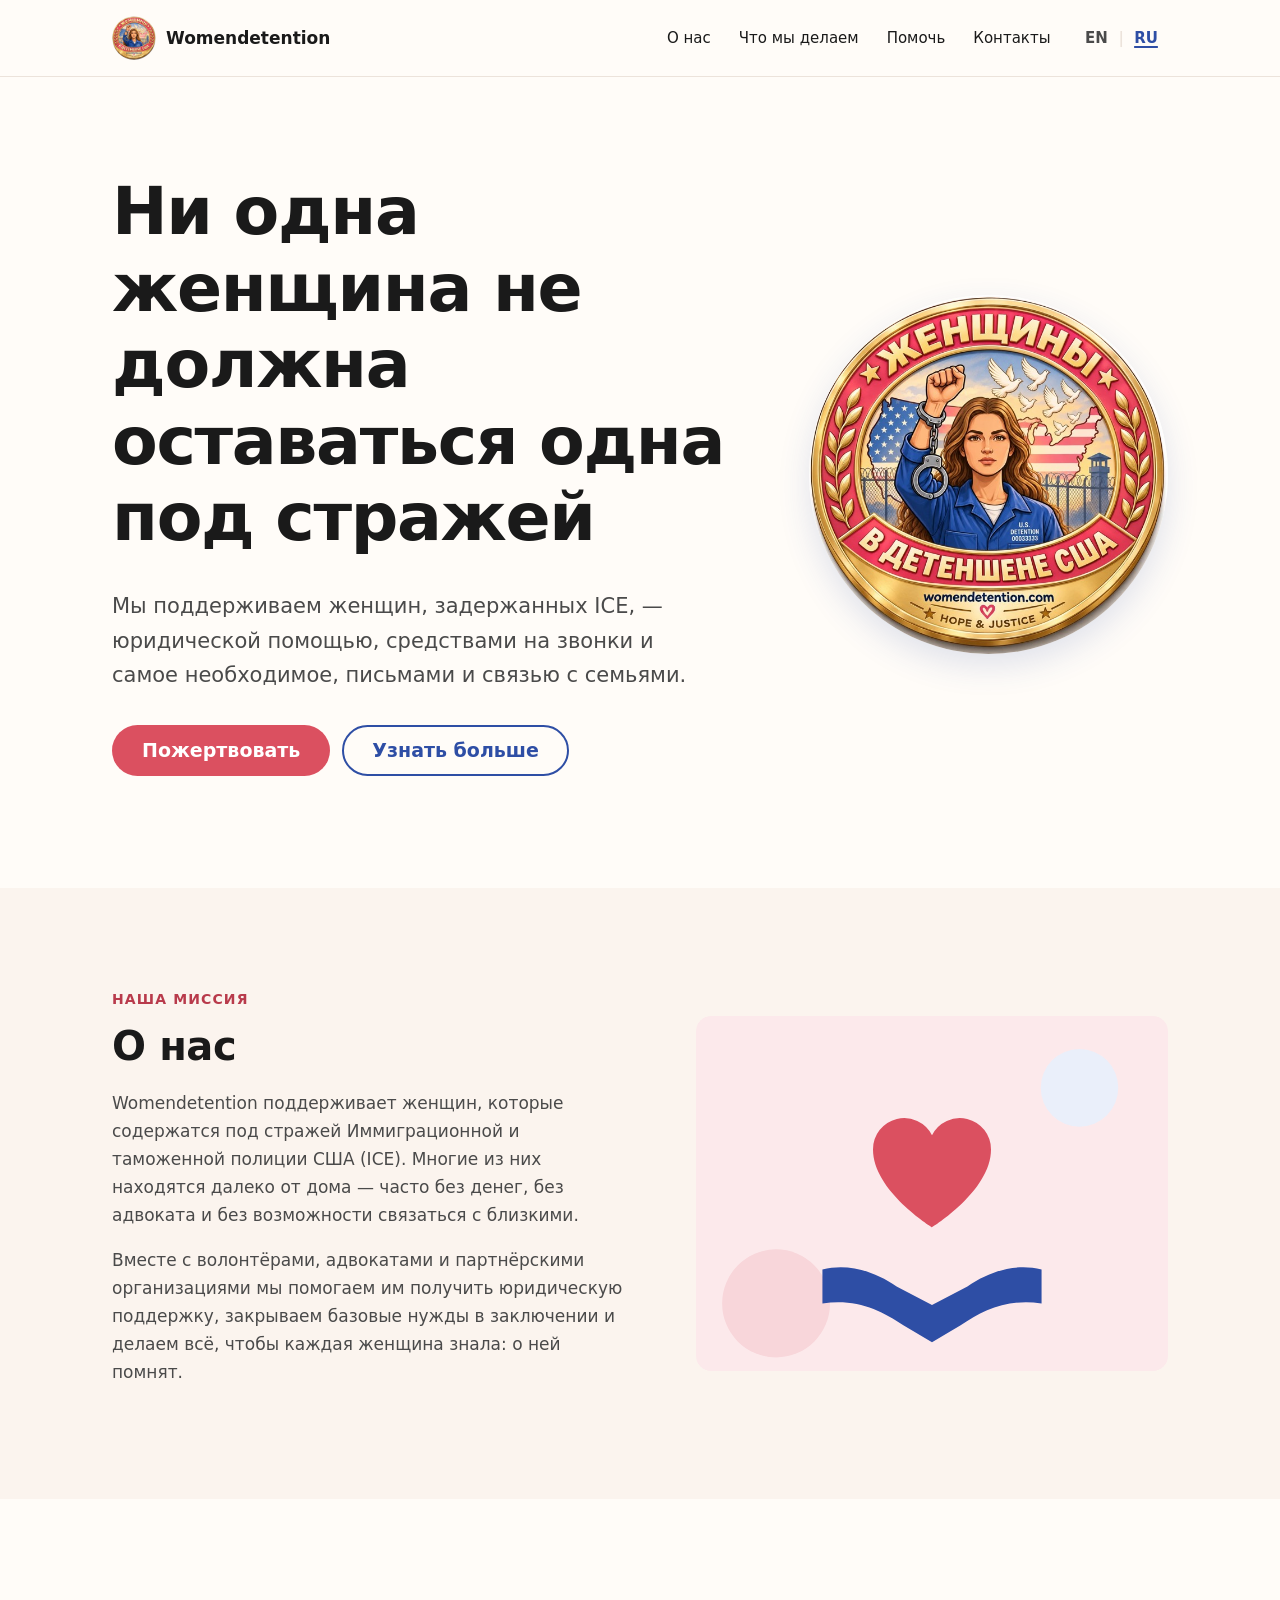
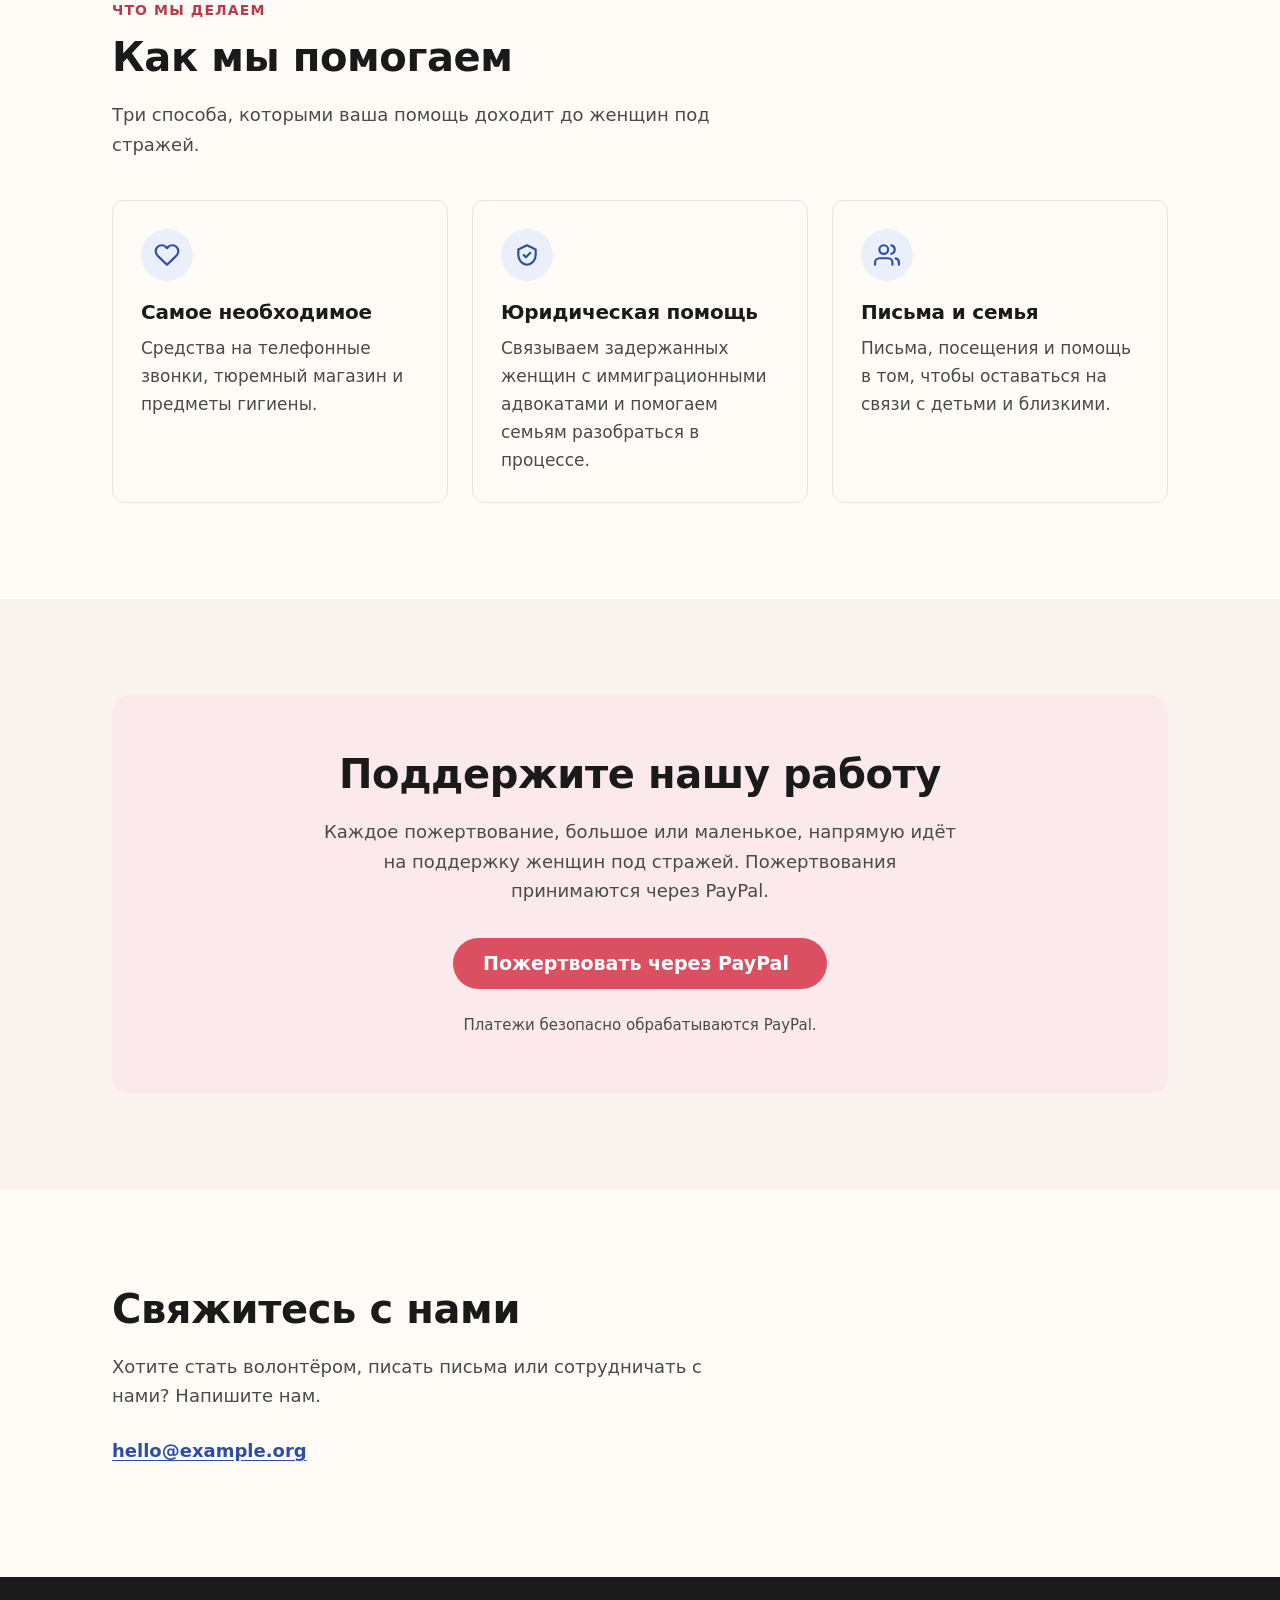
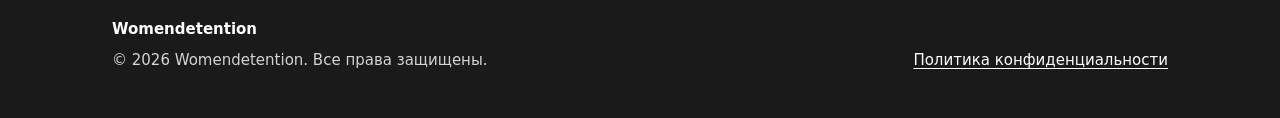
==== ru/index.html @ 440a528d "Add bilingual Womendetention static site Static EN/RU one-page site for GitHub Pages: hero with embl" ====
<!DOCTYPE html>
<html lang="ru">
<head>
  <meta charset="utf-8">
  <meta name="viewport" content="width=device-width, initial-scale=1">

  <!-- Заголовок и описание страницы (видны в поиске и превью ссылок) -->
  <title>Womendetention — Помощь женщинам, задержанным ICE</title>
  <meta name="description" content="Womendetention поддерживает женщин, задержанных ICE: юридическая помощь, средства на звонки и базовые нужды, письма и связь с семьями. Узнайте о нашей работе и помогите.">

  <!-- Языковые версии. Домен: womendetention.com -->
  <link rel="canonical" href="https://womendetention.com/ru/">
  <link rel="alternate" hreflang="en" href="https://womendetention.com/">
  <link rel="alternate" hreflang="ru" href="https://womendetention.com/ru/">
  <link rel="alternate" hreflang="x-default" href="https://womendetention.com/">

  <!-- Общие файлы лежат в корне сайта, поэтому путь начинается с ../ -->
  <link rel="icon" href="../assets/favicon.png" type="image/png">
  <link rel="apple-touch-icon" href="../assets/apple-touch-icon.png">
  <link rel="stylesheet" href="../style.css">
  <script src="../script.js" defer></script>
</head>
<body>
  <a class="skip-link" href="#main">Перейти к содержимому</a>

  <!-- ================= ШАПКА ================= -->
  <header class="site-header">
    <div class="container header-inner">
      <!-- Логотип + название. Маленький логотип: assets/logo-small.jpg -->
      <a class="brand" href="#top">
        <img src="../assets/logo-small.jpg" alt="" width="44" height="44">
        <span>Womendetention</span>
      </a>

      <!-- Переключатель языка. У текущего языка стоит aria-current="page" -->
      <nav class="lang-switch" aria-label="Язык">
        <a href="../index.html" hreflang="en" lang="en">EN</a>
        <span class="divider" aria-hidden="true">|</span>
        <a href="index.html" hreflang="ru" lang="ru" aria-current="page">RU</a>
      </nav>

      <!-- Кнопка меню — видна только на мобильных -->
      <button class="nav-toggle" type="button" aria-expanded="false" aria-controls="site-nav">
        <span class="nav-toggle-bar" aria-hidden="true"></span>
        <span class="sr-only">Меню</span>
      </button>

      <nav id="site-nav" class="site-nav" aria-label="Основное меню">
        <ul>
          <li><a href="#about">О нас</a></li>
          <li><a href="#what-we-do">Что мы делаем</a></li>
          <li><a href="#donate">Помочь</a></li>
          <li><a href="#contact">Контакты</a></li>
        </ul>
      </nav>
    </div>
  </header>

  <main id="main">

    <!-- ================= ГЛАВНЫЙ ЭКРАН ================= -->
    <section class="hero" id="top" aria-labelledby="hero-title">
      <div class="container hero-grid">
        <!-- Emblem / Эмблема: assets/logo.jpg -->
        <img class="hero-emblem" src="../assets/logo.jpg" width="640" height="640"
             alt="Эмблема Womendetention: женщина в синей форме поднимает кулак с раскрытым наручником, над картой США летят голуби">
        <div class="hero-text">
          <h1 id="hero-title">Ни одна женщина не должна оставаться одна под стражей</h1>
          <p class="hero-subtitle">
            Мы поддерживаем женщин, задержанных ICE, — юридической помощью,
            средствами на звонки и самое необходимое, письмами и связью
            с семьями.
            <!-- TODO: поправь подзаголовок -->
          </p>
          <div class="hero-actions">
            <a class="btn btn--primary" href="#donate">Пожертвовать</a>
            <a class="btn btn--secondary" href="#about">Узнать больше</a>
          </div>
        </div>
      </div>
    </section>

    <!-- ================= О НАС / МИССИЯ ================= -->
    <section class="section section--alt" id="about" aria-labelledby="about-title">
      <div class="container about-grid">
        <div class="about-text">
          <span class="eyebrow">Наша миссия</span>
          <h2 class="section-title" id="about-title">О нас</h2>
          <!-- TODO: замени на текст своей миссии -->
          <p>
            Womendetention поддерживает женщин, которые содержатся под стражей
            Иммиграционной и таможенной полиции США (ICE). Многие из них
            находятся далеко от дома — часто без денег, без адвоката
            и без возможности связаться с близкими.
          </p>
          <p>
            Вместе с волонтёрами, адвокатами и партнёрскими организациями мы
            помогаем им получить юридическую поддержку, закрываем базовые
            нужды в заключении и делаем всё, чтобы каждая женщина знала:
            о ней помнят.
          </p>
        </div>
        <!-- Замени assets/about.svg на настоящее фото (например, assets/about.jpg) и обнови alt -->
        <img class="about-image" src="../assets/about.svg" width="560" height="420"
             alt="Иллюстрация: две ладони держат сердце">
      </div>
    </section>

    <!-- ================= ЧТО МЫ ДЕЛАЕМ ================= -->
    <section class="section" id="what-we-do" aria-labelledby="work-title">
      <div class="container">
        <span class="eyebrow">Что мы делаем</span>
        <h2 class="section-title" id="work-title">Как мы помогаем</h2>
        <p class="section-lead">Три способа, которыми ваша помощь доходит до женщин под стражей.</p>

        <ul class="cards">
          <!-- Карточка 1 -->
          <li class="card">
            <div class="card-icon" aria-hidden="true">
              <svg viewBox="0 0 24 24" fill="none" stroke="currentColor" stroke-width="2" stroke-linecap="round" stroke-linejoin="round"><path d="M20.8 4.6a5.5 5.5 0 0 0-7.8 0L12 5.7l-1-1.1a5.5 5.5 0 0 0-7.8 7.8l1 1.1L12 21l7.8-7.5 1-1.1a5.5 5.5 0 0 0 0-7.8z"/></svg>
            </div>
            <h3>Самое необходимое</h3>
            <p>Средства на телефонные звонки, тюремный магазин и предметы гигиены.</p>
          </li>
          <!-- Карточка 2 -->
          <li class="card">
            <div class="card-icon" aria-hidden="true">
              <svg viewBox="0 0 24 24" fill="none" stroke="currentColor" stroke-width="2" stroke-linecap="round" stroke-linejoin="round"><path d="M12 3l8 4v5c0 5-3.5 8.5-8 9-4.5-.5-8-4-8-9V7l8-4z"/><path d="M9 12l2 2 4-4"/></svg>
            </div>
            <h3>Юридическая помощь</h3>
            <p>Связываем задержанных женщин с иммиграционными адвокатами и помогаем семьям разобраться в процессе.</p>
          </li>
          <!-- Карточка 3 -->
          <li class="card">
            <div class="card-icon" aria-hidden="true">
              <svg viewBox="0 0 24 24" fill="none" stroke="currentColor" stroke-width="2" stroke-linecap="round" stroke-linejoin="round"><path d="M17 21v-2a4 4 0 0 0-4-4H5a4 4 0 0 0-4 4v2"/><circle cx="9" cy="7" r="4"/><path d="M23 21v-2a4 4 0 0 0-3-3.9"/><path d="M16 3.1a4 4 0 0 1 0 7.8"/></svg>
            </div>
            <h3>Письма и семья</h3>
            <p>Письма, посещения и помощь в том, чтобы оставаться на связи с детьми и близкими.</p>
          </li>
        </ul>
      </div>
    </section>

    <!-- ================= ПОЖЕРТВОВАНИЯ ================= -->
    <section class="section section--alt" id="donate" aria-labelledby="donate-title">
      <div class="container">
        <div class="donate-box">
          <h2 class="section-title" id="donate-title">Поддержите нашу работу</h2>
          <p class="section-lead">
            Каждое пожертвование, большое или маленькое, напрямую идёт
            на поддержку женщин под стражей. Пожертвования принимаются через PayPal.
          </p>
          <div class="donate-actions">
            <a class="btn btn--primary" href="https://www.paypal.com/paypalme/elenasunusa" target="_blank" rel="noopener noreferrer">
              Пожертвовать через PayPal<span class="sr-only"> (откроется в новой вкладке)</span>
            </a>
            <!-- Другие способы оплаты (Donorbox, Stripe) можно добавить сюда позже — скопируй строку выше. -->
          </div>
          <p class="donate-note">Платежи безопасно обрабатываются PayPal.</p>
        </div>
      </div>
    </section>

    <!-- ================= КОНТАКТЫ / СОЦСЕТИ ================= -->
    <section class="section" id="contact" aria-labelledby="contact-title">
      <div class="container">
        <h2 class="section-title" id="contact-title">Свяжитесь с нами</h2>
        <p class="section-lead">Хотите стать волонтёром, писать письма или сотрудничать с нами? Напишите нам.</p>
        <ul class="contact-list">
          <!-- TODO: настоящий email -->
          <li><a href="mailto:hello@example.org">hello@example.org</a></li>
        </ul>

        <!-- Соцсети — раскомментируй и вставь ссылки, когда будут готовы:
        <p class="contact-label">Мы в соцсетях</p>
        <ul class="social-list">
          <li><a href="https://instagram.com/..." target="_blank" rel="noopener noreferrer">Instagram<span class="sr-only"> (откроется в новой вкладке)</span></a></li>
          <li><a href="https://facebook.com/..." target="_blank" rel="noopener noreferrer">Facebook<span class="sr-only"> (откроется в новой вкладке)</span></a></li>
          <li><a href="https://t.me/..." target="_blank" rel="noopener noreferrer">Telegram<span class="sr-only"> (откроется в новой вкладке)</span></a></li>
          <li><a href="https://youtube.com/..." target="_blank" rel="noopener noreferrer">YouTube<span class="sr-only"> (откроется в новой вкладке)</span></a></li>
        </ul>
        -->
      </div>
    </section>

  </main>

  <!-- ================= ПОДВАЛ ================= -->
  <footer class="site-footer">
    <div class="container footer-inner">
      <div>
        <!-- TODO: юридическое название организации -->
        <p class="footer-legal">Womendetention</p>
        <!-- Год подставляется автоматически через script.js -->
        <p>&copy; <span id="year">2026</span> Womendetention. Все права защищены.</p>
      </div>
      <p><a href="privacy.html">Политика конфиденциальности</a></p>
    </div>
  </footer>
</body>
</html>
---- style.css ----
/* ==========================================================================
   Womendetention — shared stylesheet (used by /index.html and /ru/index.html)
   Mobile-first: base styles are for phones, @media (min-width: ...) adds
   desktop layout.
   ========================================================================== */

/* ---------- 1. Design tokens — change colors/sizes here ---------- */
:root {
  --color-text: #1a1a1a;          /* main dark */
  --color-muted: #4a4a4a;         /* secondary text (contrast ~9:1) */
  --color-bg: #fffcf8;            /* page background — very light cream */
  --color-bg-alt: #fbf4ee;        /* alternate section background (warmer cream) */
  --color-border: #ece3db;

  /* Primary accent — coral rgb(219, 80, 96). Used for button FILLS only:
     white text on it is ~3.9:1, OK for large bold text (buttons are 19px bold). */
  --color-accent: #db5060;
  --color-accent-dark: #c23c4d;   /* button hover */
  --color-accent-text: #b83a4b;   /* coral for small text (~5.5:1 on cream) */
  --color-accent-soft: #fce9eb;   /* soft coral background (donate block) */

  /* Secondary accent — blue rgb(46, 78, 165). Links, secondary buttons,
     icons, focus outline (~7.6:1 on white). */
  --color-accent-2: #2e4ea5;
  --color-accent-2-dark: #233d85;
  --color-accent-2-soft: #eaeffa;

  --font: system-ui, -apple-system, "Segoe UI", Roboto, sans-serif;
  --radius: 12px;
  --max-width: 1120px;
  --gutter: 20px;
  --header-height: 68px;
}

/* ---------- 2. Base / reset ---------- */
*,
*::before,
*::after {
  box-sizing: border-box;
}

html {
  -webkit-text-size-adjust: 100%;
}

body {
  margin: 0;
  font-family: var(--font);
  font-size: 1.0625rem; /* 17px */
  line-height: 1.65;
  color: var(--color-text);
  background: var(--color-bg);
}

img,
svg {
  display: block;
  max-width: 100%;
  height: auto;
}

h1,
h2,
h3 {
  line-height: 1.15;
  margin: 0 0 0.5em;
  letter-spacing: -0.01em;
}

p {
  margin: 0 0 1em;
}

a {
  color: var(--color-accent-2);
  text-underline-offset: 3px;
}

a:hover {
  color: var(--color-accent-2-dark);
}

/* Visible keyboard focus for every link, button and control */
:focus-visible {
  outline: 3px solid var(--color-accent-2);
  outline-offset: 3px;
  border-radius: 4px;
}

/* Anchored sections are not hidden under the sticky header */
section[id] {
  scroll-margin-top: var(--header-height);
}

/* Sections receive focus from script.js after a menu click — no outline box */
[tabindex="-1"]:focus {
  outline: none;
}

/* Text for screen readers only (e.g. "opens in a new tab") */
.sr-only {
  position: absolute;
  width: 1px;
  height: 1px;
  padding: 0;
  margin: -1px;
  overflow: hidden;
  clip: rect(0, 0, 0, 0);
  white-space: nowrap;
  border: 0;
}

/* "Skip to content" link — appears only on keyboard focus */
.skip-link {
  position: absolute;
  left: 12px;
  top: -100px;
  z-index: 100;
  padding: 10px 16px;
  background: var(--color-text);
  color: #fff;
  border-radius: 8px;
}

.skip-link:focus {
  top: 12px;
  color: #fff;
}

.container {
  width: 100%;
  max-width: var(--max-width);
  margin: 0 auto;
  padding: 0 var(--gutter);
}

/* ---------- 3. Buttons ---------- */
.btn {
  display: inline-flex;
  align-items: center;
  justify-content: center;
  gap: 8px;
  min-height: 48px;            /* comfortable finger target */
  padding: 12px 28px;
  font: inherit;
  font-size: 1.1875rem;        /* 19px bold = "large text" for contrast rules */
  font-weight: 700;
  line-height: 1.2;
  text-align: center;
  text-decoration: none;
  border: 2px solid transparent;
  border-radius: 999px;
  cursor: pointer;
  transition: background-color 0.15s, color 0.15s, border-color 0.15s;
}

.btn--primary {
  background: var(--color-accent);
  color: #fff;
}

.btn--primary:hover {
  background: var(--color-accent-dark);
  color: #fff;
}

.btn--secondary {
  background: transparent;
  color: var(--color-accent-2);
  border-color: var(--color-accent-2);
}

.btn--secondary:hover {
  background: var(--color-accent-2);
  color: #fff;
}

/* ---------- 4. Header ---------- */
.site-header {
  position: sticky;
  top: 0;
  z-index: 50;
  background: rgba(255, 252, 248, 0.96);
  border-bottom: 1px solid var(--color-border);
}

.header-inner {
  display: flex;
  flex-wrap: wrap;
  align-items: center;
  gap: 8px;
  min-height: var(--header-height);
}

.brand {
  display: flex;
  align-items: center;
  gap: 10px;
  min-height: 44px;
  flex: 1 1 0;      /* takes free space and shrinks first, so the */
  min-width: 0;     /* header never wraps even with a long name  */
  color: var(--color-text);
  text-decoration: none;
  font-weight: 700;
  font-size: 1.0625rem;
  line-height: 1.2;
}

.brand:hover {
  color: var(--color-text);
}

.brand img {
  width: 44px;
  height: 44px;
  flex-shrink: 0;
  border-radius: 50%;   /* the emblem is round — hide the white corners */
}

/* Language switcher: EN | RU */
.lang-switch {
  display: flex;
  align-items: center;
  font-size: 0.9375rem;
  font-weight: 600;
}

.lang-switch a {
  display: inline-flex;
  align-items: center;
  justify-content: center;
  min-width: 44px;
  min-height: 44px;
  padding: 0 6px;
  color: var(--color-muted);
  text-decoration: none;
}

.lang-switch a:hover {
  color: var(--color-text);
}

/* Active language */
.lang-switch a[aria-current="page"] {
  color: var(--color-accent-2);
  text-decoration: underline;
  text-decoration-thickness: 2px;
}

.lang-switch .divider {
  color: var(--color-border);
}

/* Mobile menu button (hamburger) */
.nav-toggle {
  display: inline-flex;
  align-items: center;
  justify-content: center;
  width: 44px;
  height: 44px;
  padding: 0;
  background: none;
  border: 0;
  border-radius: 8px;
  color: var(--color-text);
  cursor: pointer;
}

.nav-toggle-bar,
.nav-toggle-bar::before,
.nav-toggle-bar::after {
  display: block;
  width: 22px;
  height: 2px;
  background: currentColor;
  border-radius: 2px;
  transition: transform 0.2s, opacity 0.2s;
}

.nav-toggle-bar {
  position: relative;
}

.nav-toggle-bar::before,
.nav-toggle-bar::after {
  content: "";
  position: absolute;
  left: 0;
}

.nav-toggle-bar::before { top: -7px; }
.nav-toggle-bar::after  { top: 7px; }

/* Hamburger turns into an "X" when menu is open */
.nav-toggle[aria-expanded="true"] .nav-toggle-bar { background: transparent; }
.nav-toggle[aria-expanded="true"] .nav-toggle-bar::before { transform: translateY(7px) rotate(45deg); }
.nav-toggle[aria-expanded="true"] .nav-toggle-bar::after  { transform: translateY(-7px) rotate(-45deg); }

/* Navigation — mobile. Without JS it is a plain row under the logo;
   with JS it becomes a dropdown opened by the menu button. */
.site-nav {
  order: 10;
  width: 100%;
}

.js .site-nav {
  position: absolute;
  top: 100%;
  left: 0;
  right: 0;
  background: var(--color-bg);
  border-bottom: 1px solid var(--color-border);
  box-shadow: 0 12px 24px rgba(0, 0, 0, 0.06);
}

/* Without JS the menu button is useless — hide it */
html:not(.js) .nav-toggle {
  display: none;
}

/* Hidden only when JS works; without JS the menu just stays visible */
.js .site-nav:not(.is-open) {
  display: none;
}

.site-nav ul {
  list-style: none;
  margin: 0;
  padding: 8px var(--gutter) 16px;
}

.site-nav a {
  display: flex;
  align-items: center;
  min-height: 48px;
  color: var(--color-text);
  text-decoration: none;
  font-weight: 500;
  border-bottom: 1px solid var(--color-border);
}

.site-nav li:last-child a {
  border-bottom: 0;
}

.site-nav a:hover {
  color: var(--color-accent-2);
}

/* ---------- 5. Sections (shared) ---------- */
.section {
  padding: 64px 0;
}

.section--alt {
  background: var(--color-bg-alt);
}

.section-title {
  font-size: clamp(1.75rem, 4.5vw, 2.5rem);
}

.section-lead {
  max-width: 640px;
  color: var(--color-muted);
  font-size: 1.125rem;
}

.eyebrow {
  display: inline-block;
  margin-bottom: 12px;
  color: var(--color-accent-text);
  font-size: 0.875rem;
  font-weight: 700;
  letter-spacing: 0.08em;
  text-transform: uppercase;
}

/* ---------- 6. Hero ---------- */
.hero {
  padding: 40px 0 72px;
}

.hero-grid {
  display: grid;
  gap: 32px;
  align-items: center;
}

/* Round emblem. Mobile: centered above the headline */
.hero-emblem {
  width: min(220px, 60vw);
  margin: 0 auto;
  border-radius: 50%;
  box-shadow: 0 12px 32px rgba(46, 78, 165, 0.15);
}

.hero h1 {
  max-width: 16ch;
  font-size: clamp(2.25rem, 8vw, 4.25rem);
  font-weight: 800;
  letter-spacing: -0.02em;
}

.hero-subtitle {
  max-width: 580px;
  margin-bottom: 32px;
  color: var(--color-muted);
  font-size: clamp(1.125rem, 2.5vw, 1.3125rem);
}

.hero-actions {
  display: flex;
  flex-direction: column;
  gap: 12px;
}

/* ---------- 7. About ---------- */
.about-grid {
  display: grid;
  gap: 40px;
  align-items: center;
}

.about-text p {
  color: var(--color-muted);
}

.about-image {
  border-radius: var(--radius);
  width: 100%;
}

/* ---------- 8. What we do — cards ---------- */
.cards {
  display: grid;
  gap: 20px;
  margin: 40px 0 0;
  padding: 0;
  list-style: none;
}

.card {
  padding: 28px;
  background: var(--color-bg);
  border: 1px solid var(--color-border);
  border-radius: var(--radius);
}

.card-icon {
  display: flex;
  align-items: center;
  justify-content: center;
  width: 52px;
  height: 52px;
  margin-bottom: 20px;
  color: var(--color-accent-2);
  background: var(--color-accent-2-soft);
  border-radius: 50%;
}

.card-icon svg {
  width: 26px;
  height: 26px;
}

.card h3 {
  font-size: 1.25rem;
}

.card p {
  margin: 0;
  color: var(--color-muted);
}

/* ---------- 9. Donate ---------- */
.donate-box {
  padding: 40px 16px;
  background: var(--color-accent-soft);
  border-radius: calc(var(--radius) * 1.5);
  text-align: center;
}

.donate-box .section-lead {
  margin: 0 auto 32px;
}

.donate-actions {
  display: flex;
  flex-direction: column;
  gap: 12px;
  max-width: 360px;
  margin: 0 auto;
}

.donate-note {
  margin: 24px 0 0;
  color: var(--color-muted);
  font-size: 0.9375rem;
}

/* ---------- 10. Contact / Social ---------- */
.contact-grid {
  display: grid;
  gap: 32px;
}

.contact-list {
  margin: 0;
  padding: 0;
  list-style: none;
}

.contact-list li {
  margin-bottom: 8px;
}

.contact-list a {
  display: inline-flex;
  align-items: center;
  min-height: 44px;
  font-size: 1.125rem;
  font-weight: 600;
}

.social-list {
  display: flex;
  flex-wrap: wrap;
  gap: 10px;
  margin: 0;
  padding: 0;
  list-style: none;
}

.social-list a {
  display: inline-flex;
  align-items: center;
  min-height: 44px;
  padding: 8px 18px;
  color: var(--color-text);
  text-decoration: none;
  font-weight: 600;
  border: 1px solid var(--color-border);
  border-radius: 999px;
  transition: border-color 0.15s, color 0.15s;
}

.social-list a:hover {
  color: var(--color-accent-2);
  border-color: var(--color-accent-2);
}

.contact-label {
  margin-bottom: 12px;
  font-size: 1rem;
  color: var(--color-muted);
  font-weight: 600;
}

/* ---------- 11. Footer ---------- */
.site-footer {
  padding: 40px 0;
  color: #d4d4d4;
  background: var(--color-text);
  font-size: 0.9375rem;
}

.site-footer p {
  margin: 0 0 6px;
}

.site-footer a {
  color: #ffffff;
}

.site-footer a:hover {
  color: #f6c9ce;
}

.site-footer :focus-visible {
  outline-color: #ffffff;
}

.footer-inner {
  display: flex;
  flex-direction: column;
  gap: 16px;
}

.footer-legal {
  color: #ffffff;
  font-weight: 600;
}

/* ---------- 12. Simple content page (privacy.html) ---------- */
.page-content {
  max-width: 720px;
  padding-top: 56px;
  padding-bottom: 72px;
}

/* ==========================================================================
   Very small phones (iPhone SE 1st gen, small Androids: 320–359px)
   ========================================================================== */
@media (max-width: 359px) {
  :root {
    --gutter: 16px;
  }

  .header-inner {
    gap: 6px;
  }

  .brand {
    gap: 8px;
    font-size: 0.875rem;
  }

  .brand img {
    width: 36px;
    height: 36px;
  }

  .lang-switch a {
    min-width: 36px;
    padding: 0 2px;
  }

  .btn {
    padding-left: 20px;
    padding-right: 20px;
  }
}

/* ==========================================================================
   Larger screens
   ========================================================================== */

/* Tablet and up */
@media (min-width: 640px) {
  :root {
    --gutter: 32px;
  }

  .hero-actions,
  .donate-actions {
    flex-direction: row;
    flex-wrap: wrap;
  }

  .donate-actions {
    max-width: none;
    justify-content: center;
  }

  .donate-box {
    padding: 56px 40px;
  }
}

/* Tablet (portrait iPad and up): two-column hero, three cards in a row */
@media (min-width: 768px) {
  .hero {
    padding: 72px 0 88px;
  }

  .hero-grid {
    grid-template-columns: 1fr minmax(240px, 34%);
    gap: 48px;
  }

  /* Emblem moves to the right of the text */
  .hero-emblem {
    order: 2;
    width: 100%;
    max-width: 420px;
  }

  /* Headline a bit smaller while the emblem shares the row */
  .hero h1 {
    font-size: clamp(2.5rem, 5.2vw, 4.25rem);
  }

  /* Cards: icon on the left, text on the right */
  .card {
    display: grid;
    grid-template-columns: auto 1fr;
    column-gap: 20px;
    align-items: start;
  }

  .card-icon {
    grid-row: span 2;
    margin-bottom: 0;
  }

  .about-grid {
    grid-template-columns: 1.2fr 1fr;
    gap: 48px;
  }

  .contact-grid {
    grid-template-columns: 1fr 1fr;
  }
}

/* Desktop */
@media (min-width: 900px) {
  :root {
    --header-height: 76px;
  }

  .nav-toggle {
    display: none;
  }

  /* Nav becomes an inline row, always visible */
  .site-nav,
  .js .site-nav,
  .js .site-nav:not(.is-open) {
    position: static;
    display: block;
    width: auto;
    background: none;
    border: 0;
    box-shadow: none;
  }

  .site-nav ul {
    display: flex;
    gap: 28px;
    padding: 0;
  }

  .site-nav a {
    min-height: 44px;
    border: 0;
    font-size: 0.9375rem;
  }

  /* Order in header: brand · nav · language switch */
  .site-nav { order: 2; margin-right: 16px; }
  .lang-switch { order: 3; }

  .section {
    padding: 96px 0;
  }

  .hero {
    padding: 96px 0 112px;
  }

  .hero-grid {
    gap: 64px;
  }

  .about-grid {
    grid-template-columns: 1.1fr 1fr;
    gap: 64px;
  }

  .cards {
    grid-template-columns: repeat(3, 1fr);
    gap: 24px;
  }

  .card {
    display: block;
    padding: 28px;
  }

  .card-icon {
    margin-bottom: 20px;
  }

  .footer-inner {
    flex-direction: row;
    justify-content: space-between;
    align-items: flex-end;
  }
}

/* Wide screens (large laptops, desktop monitors) */
@media (min-width: 1440px) {
  :root {
    --max-width: 1240px;
  }

  body {
    font-size: 1.125rem;
  }
}

/* Respect users who prefer less motion */
@media (prefers-reduced-motion: reduce) {
  * {
    transition: none !important;
  }
}
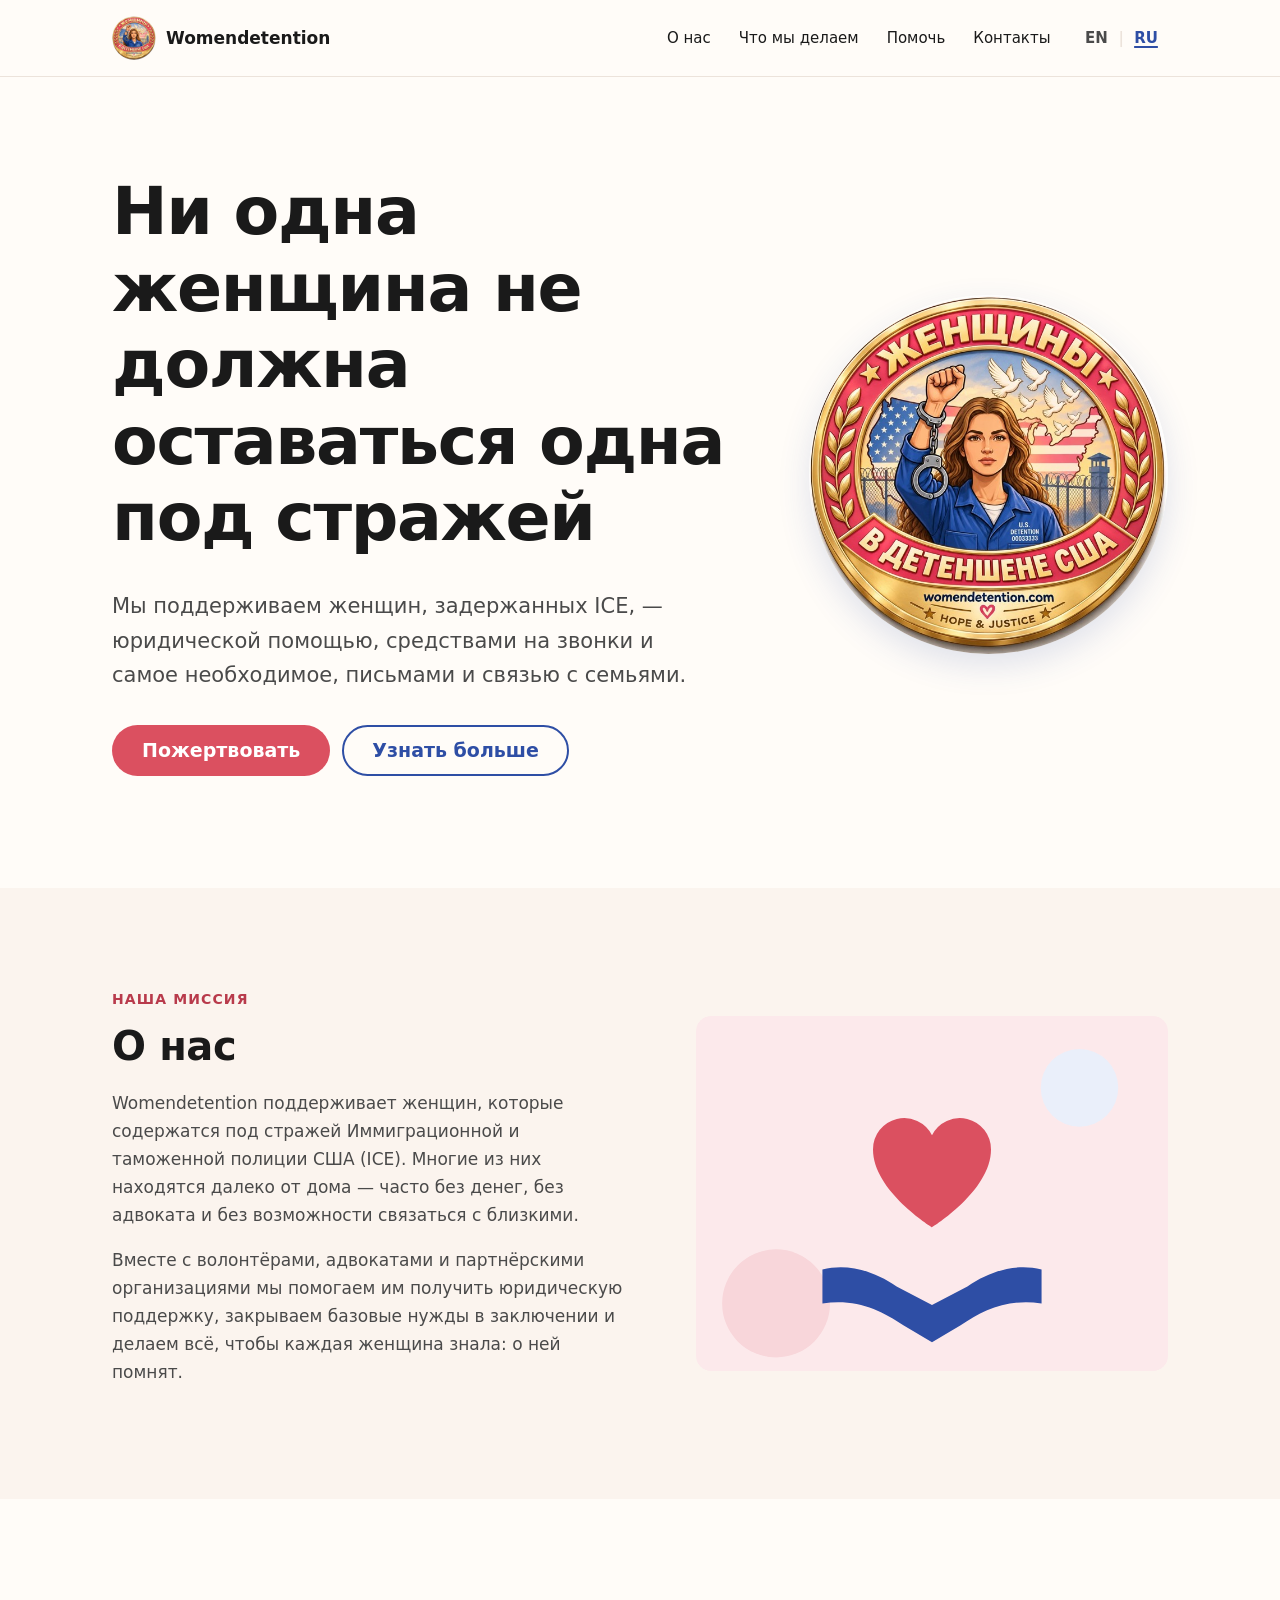
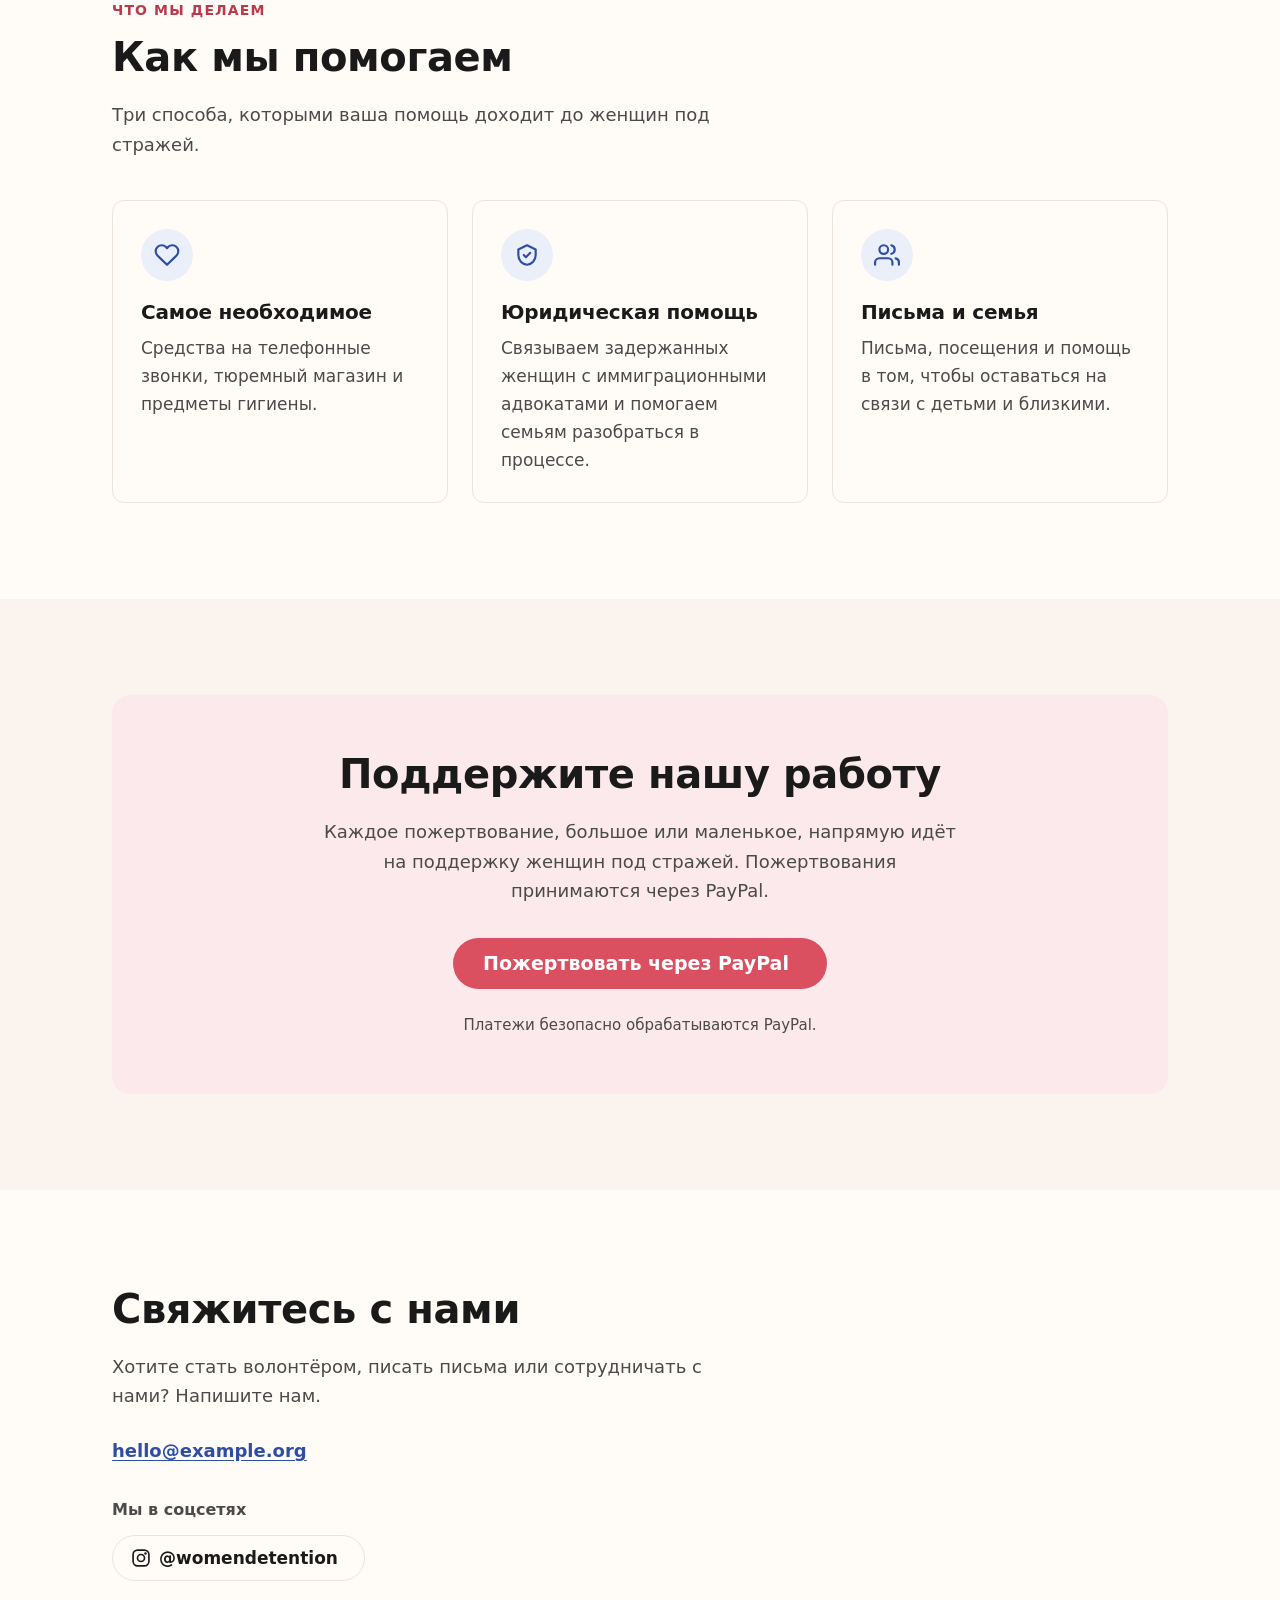
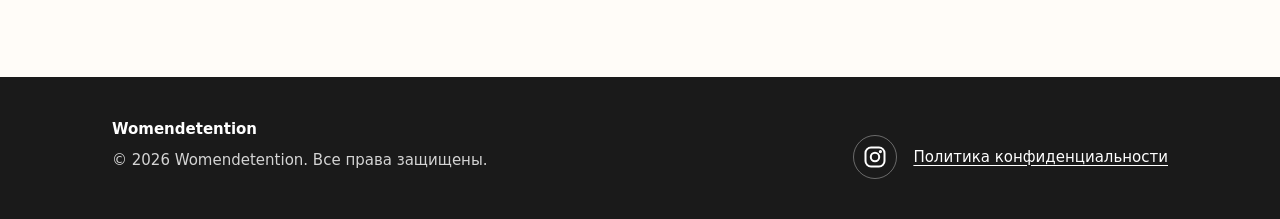
==== commit 7cec7ec1: "Add Instagram link with icon to contact section and footer Co-Authored-By: Claude Opus 5 <noreply@an" ====
--- a/ru/index.html
+++ b/ru/index.html
@@ -172,15 +172,21 @@
           <li><a href="mailto:hello@example.org">hello@example.org</a></li>
         </ul>
 
-        <!-- Соцсети — раскомментируй и вставь ссылки, когда будут готовы:
         <p class="contact-label">Мы в соцсетях</p>
         <ul class="social-list">
-          <li><a href="https://instagram.com/..." target="_blank" rel="noopener noreferrer">Instagram<span class="sr-only"> (откроется в новой вкладке)</span></a></li>
+          <!-- Instagram -->
+          <li>
+            <a href="https://www.instagram.com/womendetention/" target="_blank" rel="noopener noreferrer">
+              <svg class="social-icon" viewBox="0 0 24 24" width="20" height="20" fill="none" stroke="currentColor" stroke-width="2" stroke-linecap="round" stroke-linejoin="round" aria-hidden="true"><rect x="2.5" y="2.5" width="19" height="19" rx="5.5"/><circle cx="12" cy="12" r="4.2"/><circle cx="17.4" cy="6.6" r="0.6" fill="currentColor"/></svg>
+              <span class="sr-only">Instagram: </span>@womendetention<span class="sr-only"> (откроется в новой вкладке)</span>
+            </a>
+          </li>
+          <!-- Другие соцсети — раскомментируй и вставь ссылки, когда будут готовы:
           <li><a href="https://facebook.com/..." target="_blank" rel="noopener noreferrer">Facebook<span class="sr-only"> (откроется в новой вкладке)</span></a></li>
           <li><a href="https://t.me/..." target="_blank" rel="noopener noreferrer">Telegram<span class="sr-only"> (откроется в новой вкладке)</span></a></li>
           <li><a href="https://youtube.com/..." target="_blank" rel="noopener noreferrer">YouTube<span class="sr-only"> (откроется в новой вкладке)</span></a></li>
-        </ul>
-        -->
+          -->
+        </ul>
       </div>
     </section>
 
@@ -195,7 +201,14 @@
         <!-- Год подставляется автоматически через script.js -->
         <p>&copy; <span id="year">2026</span> Womendetention. Все права защищены.</p>
       </div>
-      <p><a href="privacy.html">Политика конфиденциальности</a></p>
+      <div class="footer-links">
+        <!-- Instagram icon -->
+        <a class="footer-social" href="https://www.instagram.com/womendetention/" target="_blank" rel="noopener noreferrer"
+           aria-label="Womendetention в Instagram (откроется в новой вкладке)">
+          <svg class="social-icon" viewBox="0 0 24 24" width="24" height="24" fill="none" stroke="currentColor" stroke-width="2" stroke-linecap="round" stroke-linejoin="round" aria-hidden="true"><rect x="2.5" y="2.5" width="19" height="19" rx="5.5"/><circle cx="12" cy="12" r="4.2"/><circle cx="17.4" cy="6.6" r="0.6" fill="currentColor"/></svg>
+        </a>
+        <a href="privacy.html">Политика конфиденциальности</a>
+      </div>
     </div>
   </footer>
 </body>
--- a/style.css
+++ b/style.css
@@ -545,12 +545,21 @@
   transition: border-color 0.15s, color 0.15s;
 }
 
+.social-list a {
+  gap: 8px;
+}
+
+.social-icon {
+  flex-shrink: 0;
+}
+
 .social-list a:hover {
   color: var(--color-accent-2);
   border-color: var(--color-accent-2);
 }
 
 .contact-label {
+  margin-top: 24px;
   margin-bottom: 12px;
   font-size: 1rem;
   color: var(--color-muted);
@@ -585,6 +594,27 @@
   display: flex;
   flex-direction: column;
   gap: 16px;
+}
+
+.footer-links {
+  display: flex;
+  align-items: center;
+  gap: 16px;
+}
+
+/* Round icon button in the footer (44px — easy to tap) */
+.footer-social {
+  display: inline-flex;
+  align-items: center;
+  justify-content: center;
+  width: 44px;
+  height: 44px;
+  border: 1px solid rgba(255, 255, 255, 0.35);
+  border-radius: 50%;
+}
+
+.footer-social:hover {
+  border-color: #ffffff;
 }
 
 .footer-legal {
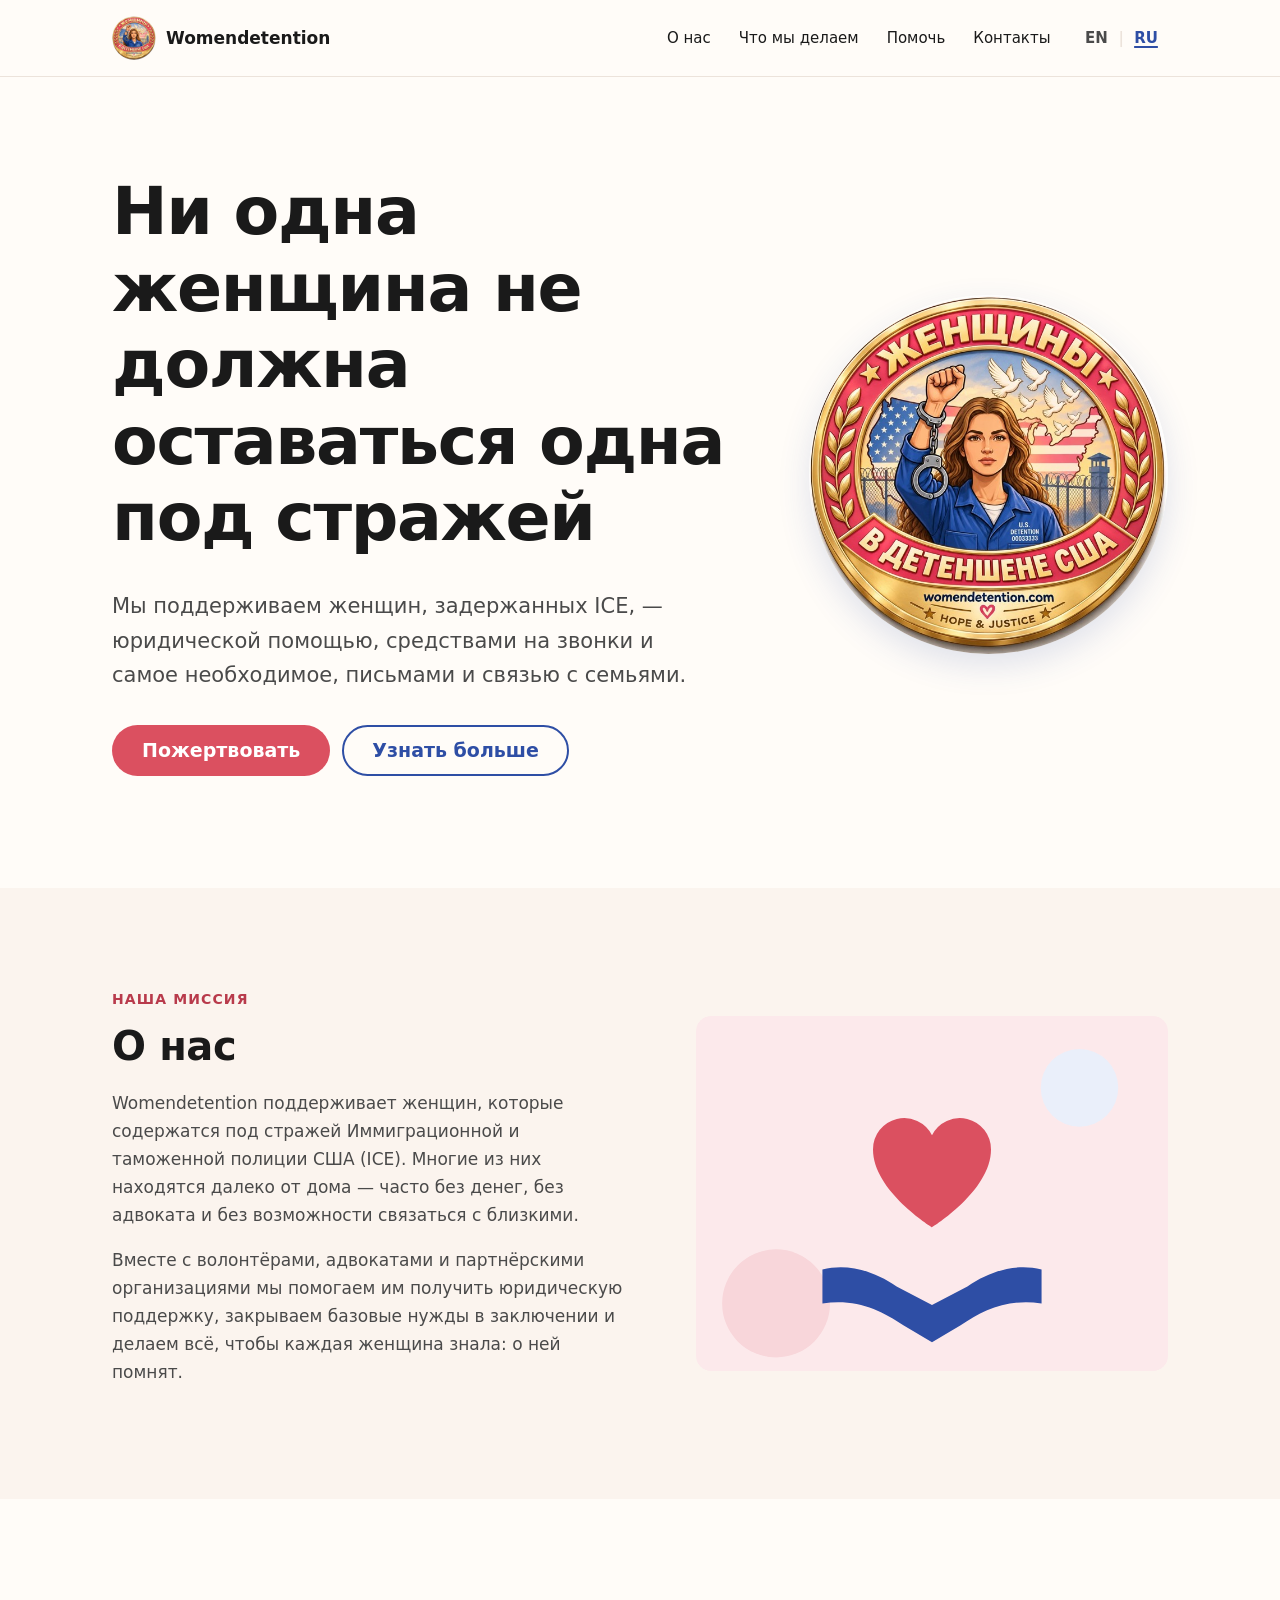
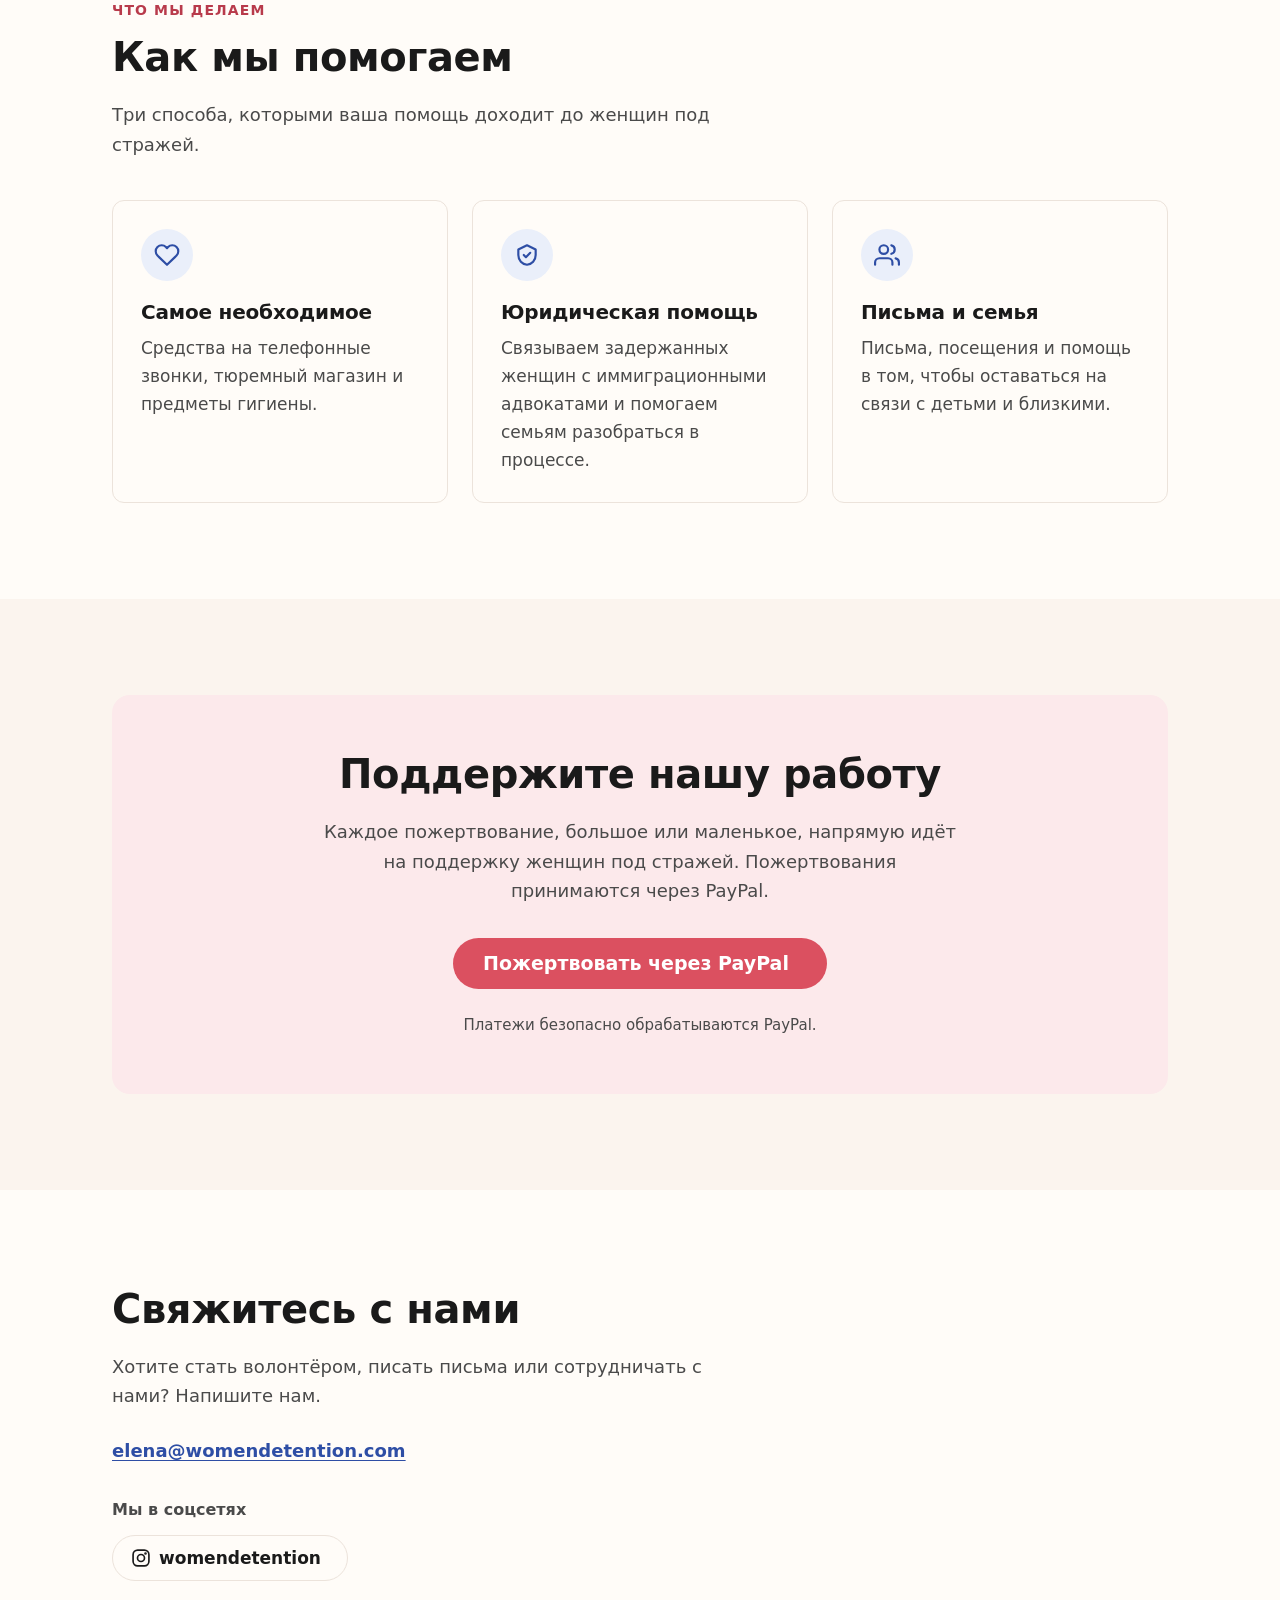
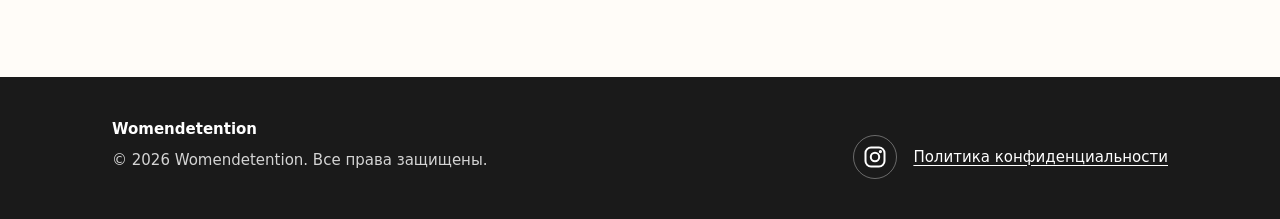
==== commit be8e973f: "Set contact email and drop @ from Instagram label Co-Authored-By: Claude Opus 5 <noreply@anthropic.c" ====
--- a/ru/index.html
+++ b/ru/index.html
@@ -168,8 +168,7 @@
         <h2 class="section-title" id="contact-title">Свяжитесь с нами</h2>
         <p class="section-lead">Хотите стать волонтёром, писать письма или сотрудничать с нами? Напишите нам.</p>
         <ul class="contact-list">
-          <!-- TODO: настоящий email -->
-          <li><a href="mailto:hello@example.org">hello@example.org</a></li>
+          <li><a href="mailto:elena@womendetention.com">elena@womendetention.com</a></li>
         </ul>
 
         <p class="contact-label">Мы в соцсетях</p>
@@ -178,7 +177,7 @@
           <li>
             <a href="https://www.instagram.com/womendetention/" target="_blank" rel="noopener noreferrer">
               <svg class="social-icon" viewBox="0 0 24 24" width="20" height="20" fill="none" stroke="currentColor" stroke-width="2" stroke-linecap="round" stroke-linejoin="round" aria-hidden="true"><rect x="2.5" y="2.5" width="19" height="19" rx="5.5"/><circle cx="12" cy="12" r="4.2"/><circle cx="17.4" cy="6.6" r="0.6" fill="currentColor"/></svg>
-              <span class="sr-only">Instagram: </span>@womendetention<span class="sr-only"> (откроется в новой вкладке)</span>
+              <span class="sr-only">Instagram: </span>womendetention<span class="sr-only"> (откроется в новой вкладке)</span>
             </a>
           </li>
           <!-- Другие соцсети — раскомментируй и вставь ссылки, когда будут готовы:
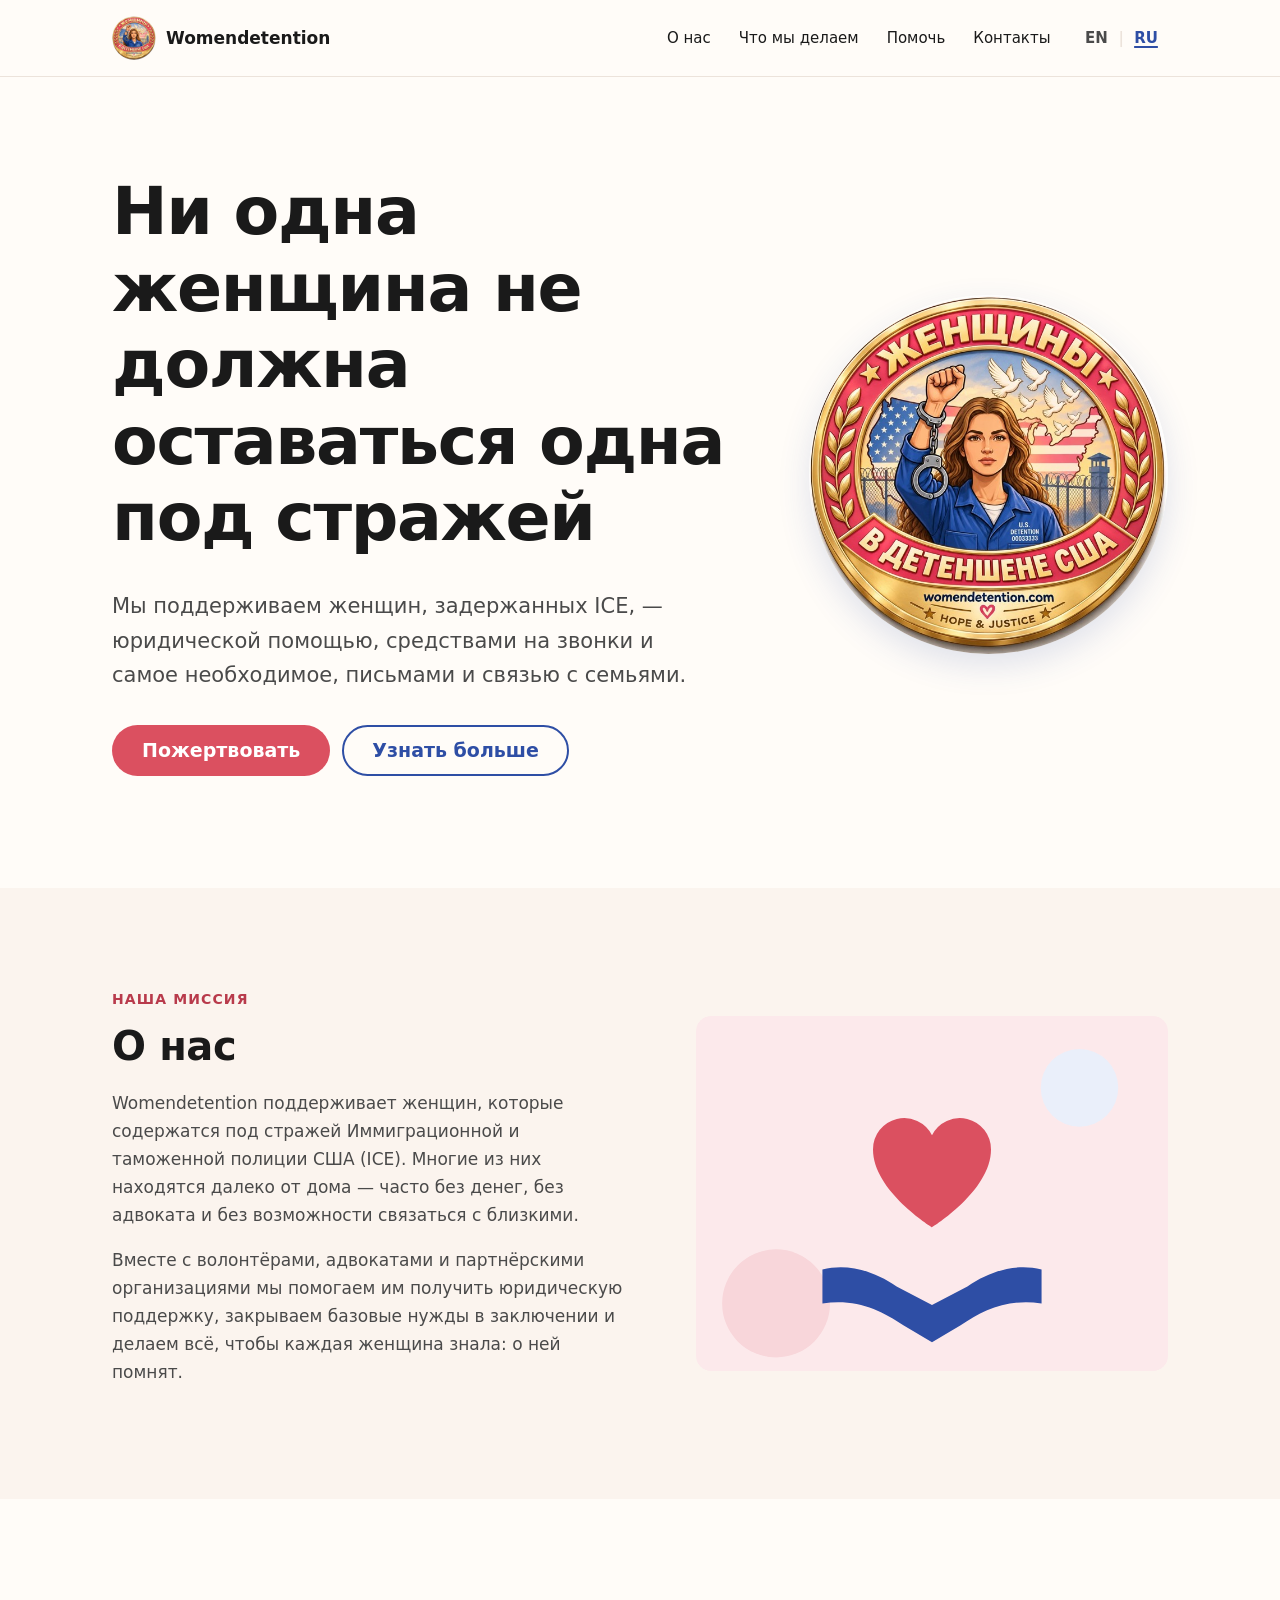
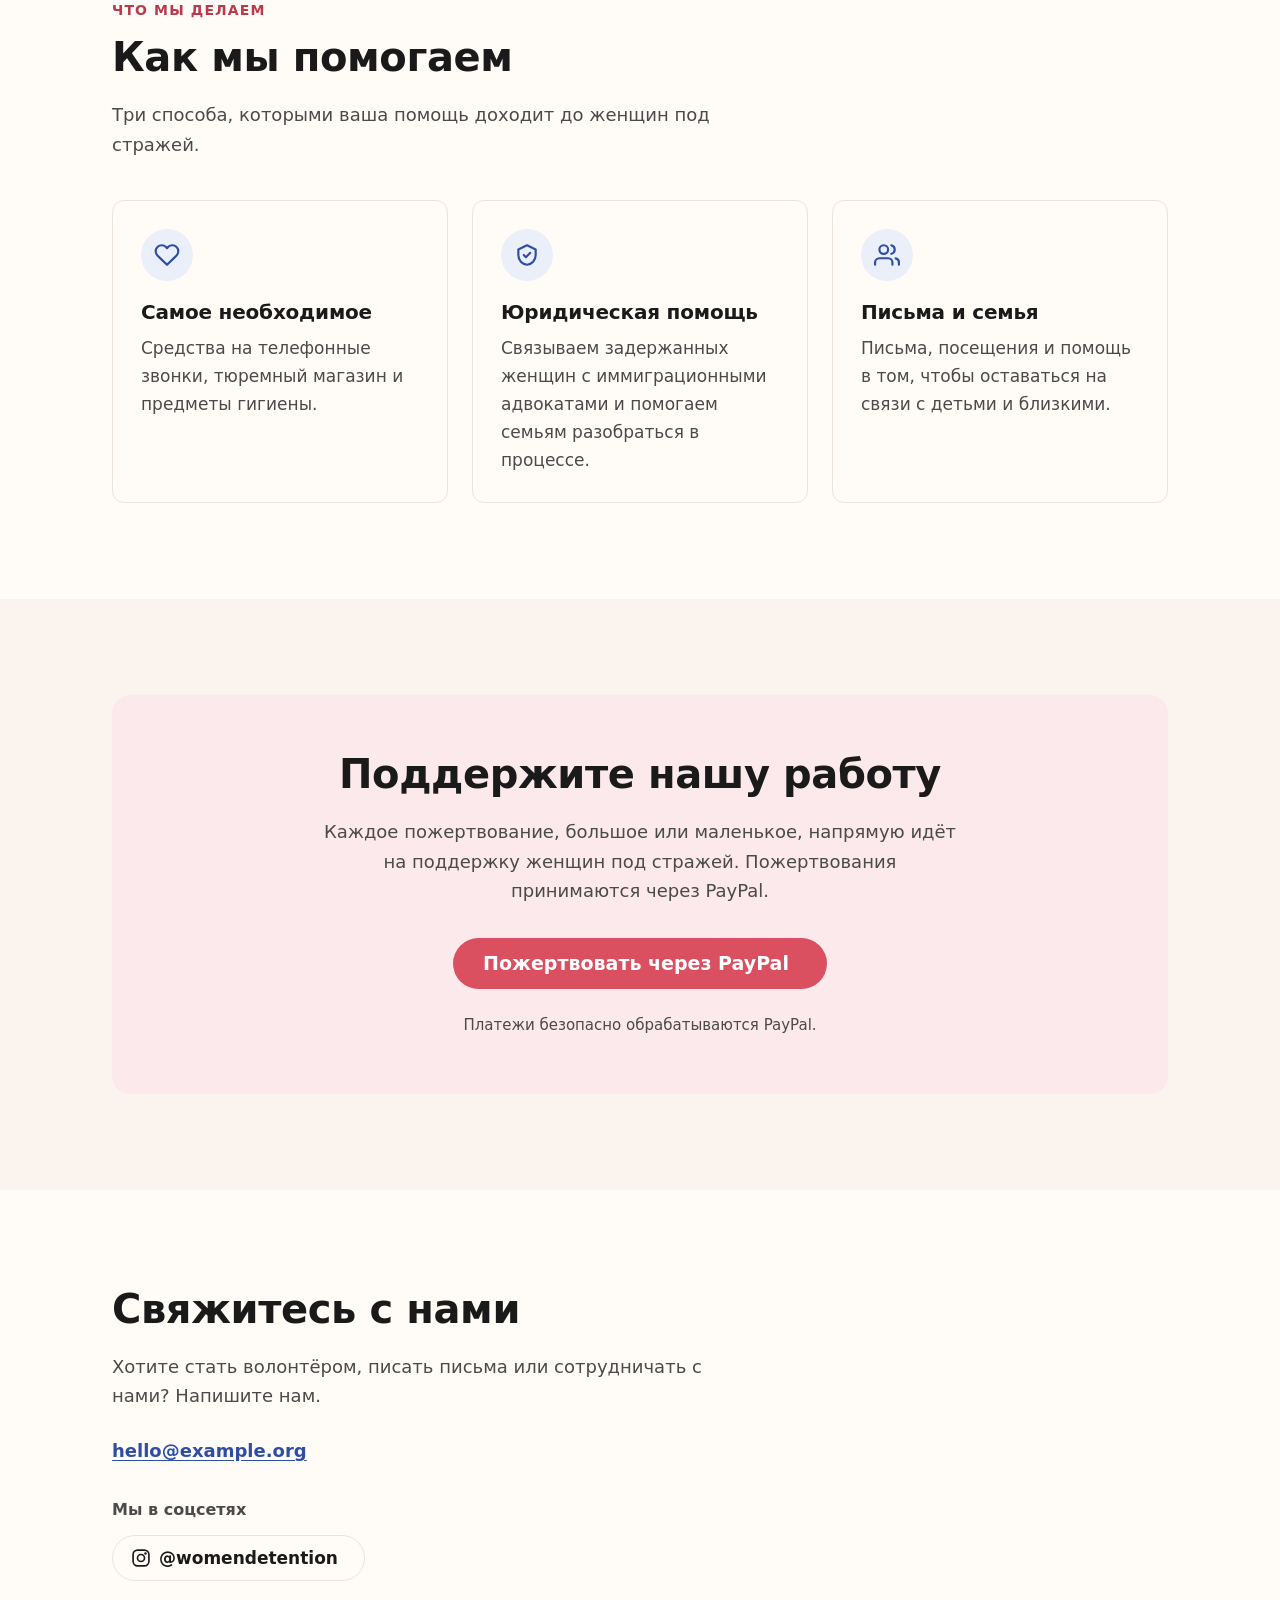
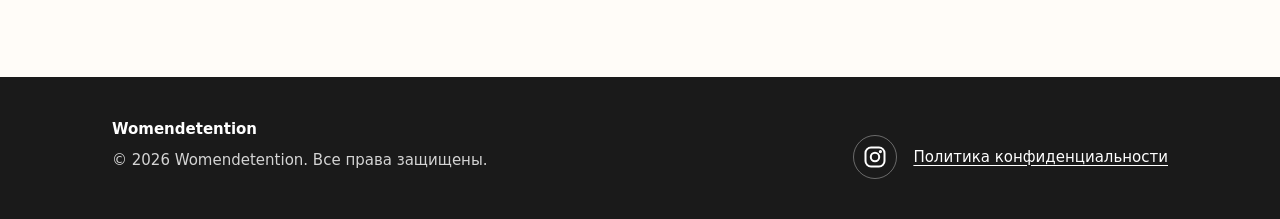
==== commit 69ef2250: "Revert "Set contact email and drop @ from Instagram label" This reverts commit be8e973 at the owner'" ====
--- a/ru/index.html
+++ b/ru/index.html
@@ -168,7 +168,8 @@
         <h2 class="section-title" id="contact-title">Свяжитесь с нами</h2>
         <p class="section-lead">Хотите стать волонтёром, писать письма или сотрудничать с нами? Напишите нам.</p>
         <ul class="contact-list">
-          <li><a href="mailto:elena@womendetention.com">elena@womendetention.com</a></li>
+          <!-- TODO: настоящий email -->
+          <li><a href="mailto:hello@example.org">hello@example.org</a></li>
         </ul>
 
         <p class="contact-label">Мы в соцсетях</p>
@@ -177,7 +178,7 @@
           <li>
             <a href="https://www.instagram.com/womendetention/" target="_blank" rel="noopener noreferrer">
               <svg class="social-icon" viewBox="0 0 24 24" width="20" height="20" fill="none" stroke="currentColor" stroke-width="2" stroke-linecap="round" stroke-linejoin="round" aria-hidden="true"><rect x="2.5" y="2.5" width="19" height="19" rx="5.5"/><circle cx="12" cy="12" r="4.2"/><circle cx="17.4" cy="6.6" r="0.6" fill="currentColor"/></svg>
-              <span class="sr-only">Instagram: </span>womendetention<span class="sr-only"> (откроется в новой вкладке)</span>
+              <span class="sr-only">Instagram: </span>@womendetention<span class="sr-only"> (откроется в новой вкладке)</span>
             </a>
           </li>
           <!-- Другие соцсети — раскомментируй и вставь ссылки, когда будут готовы:
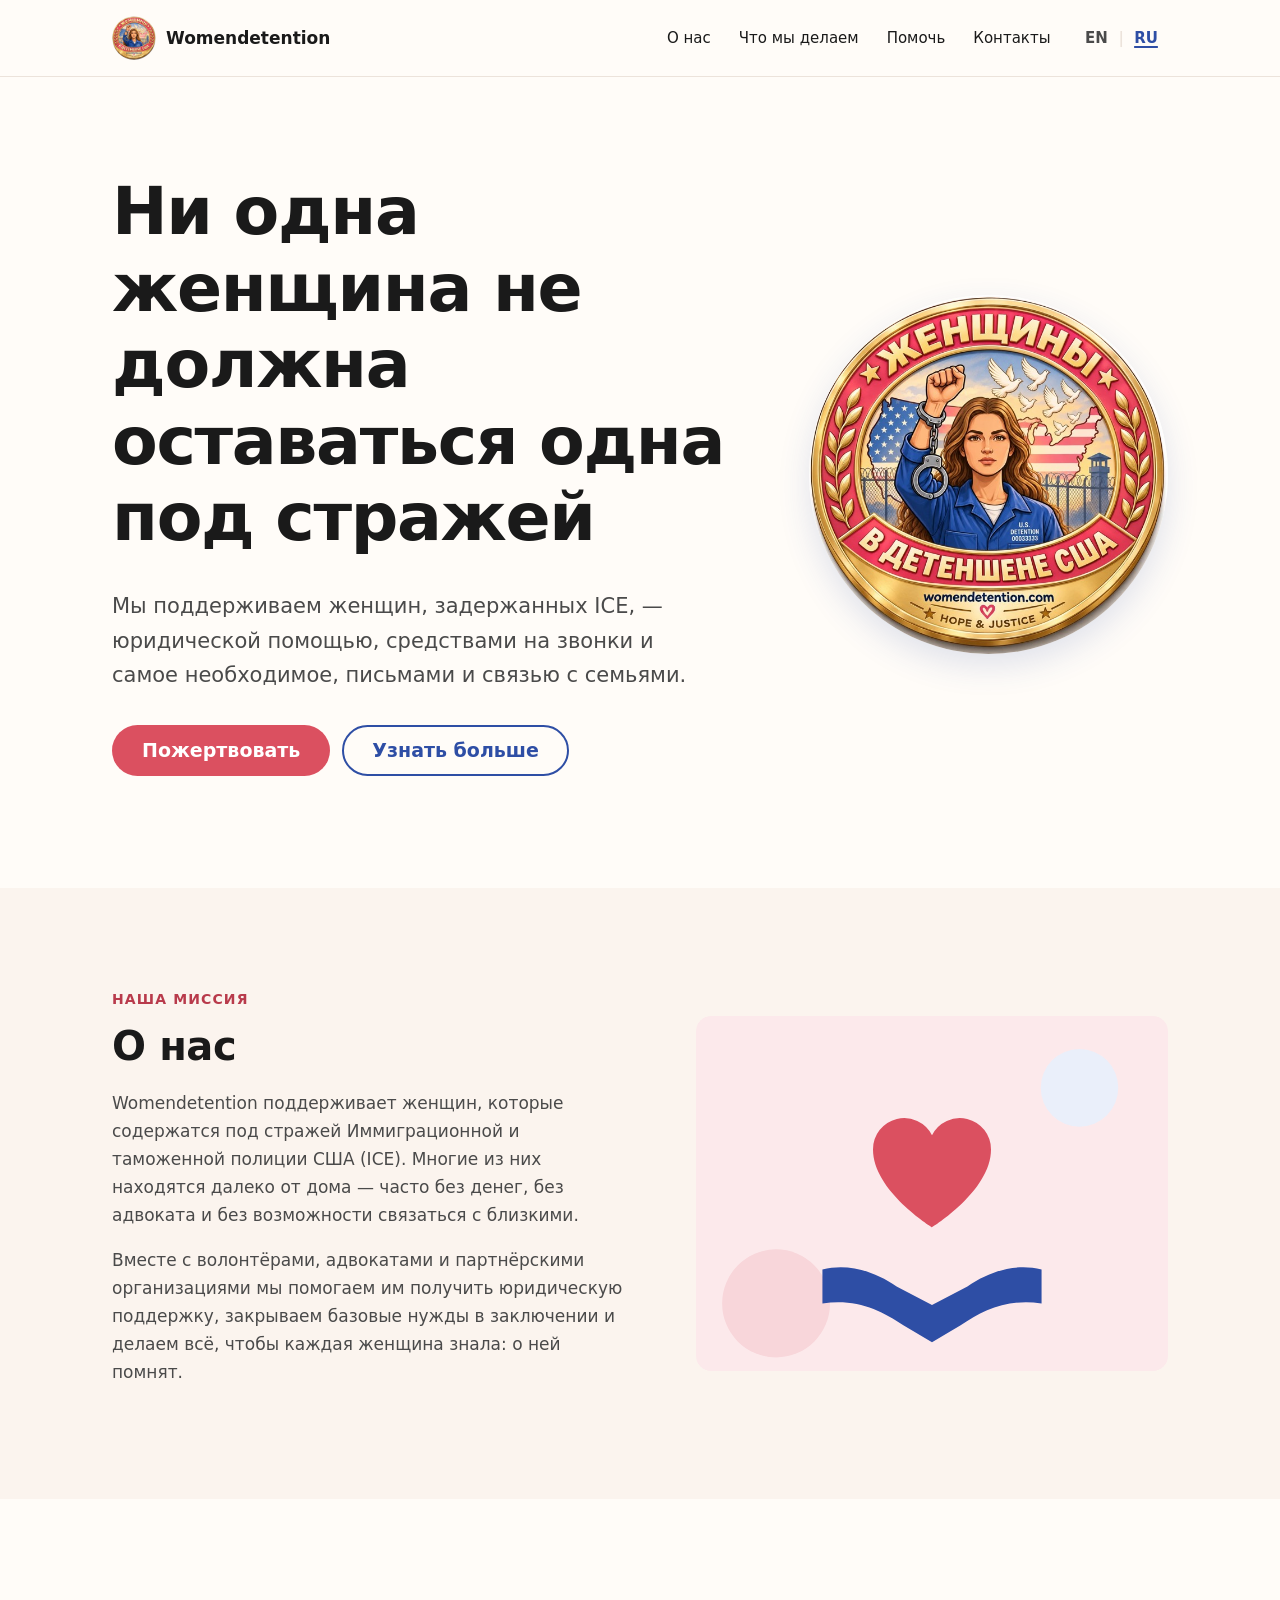
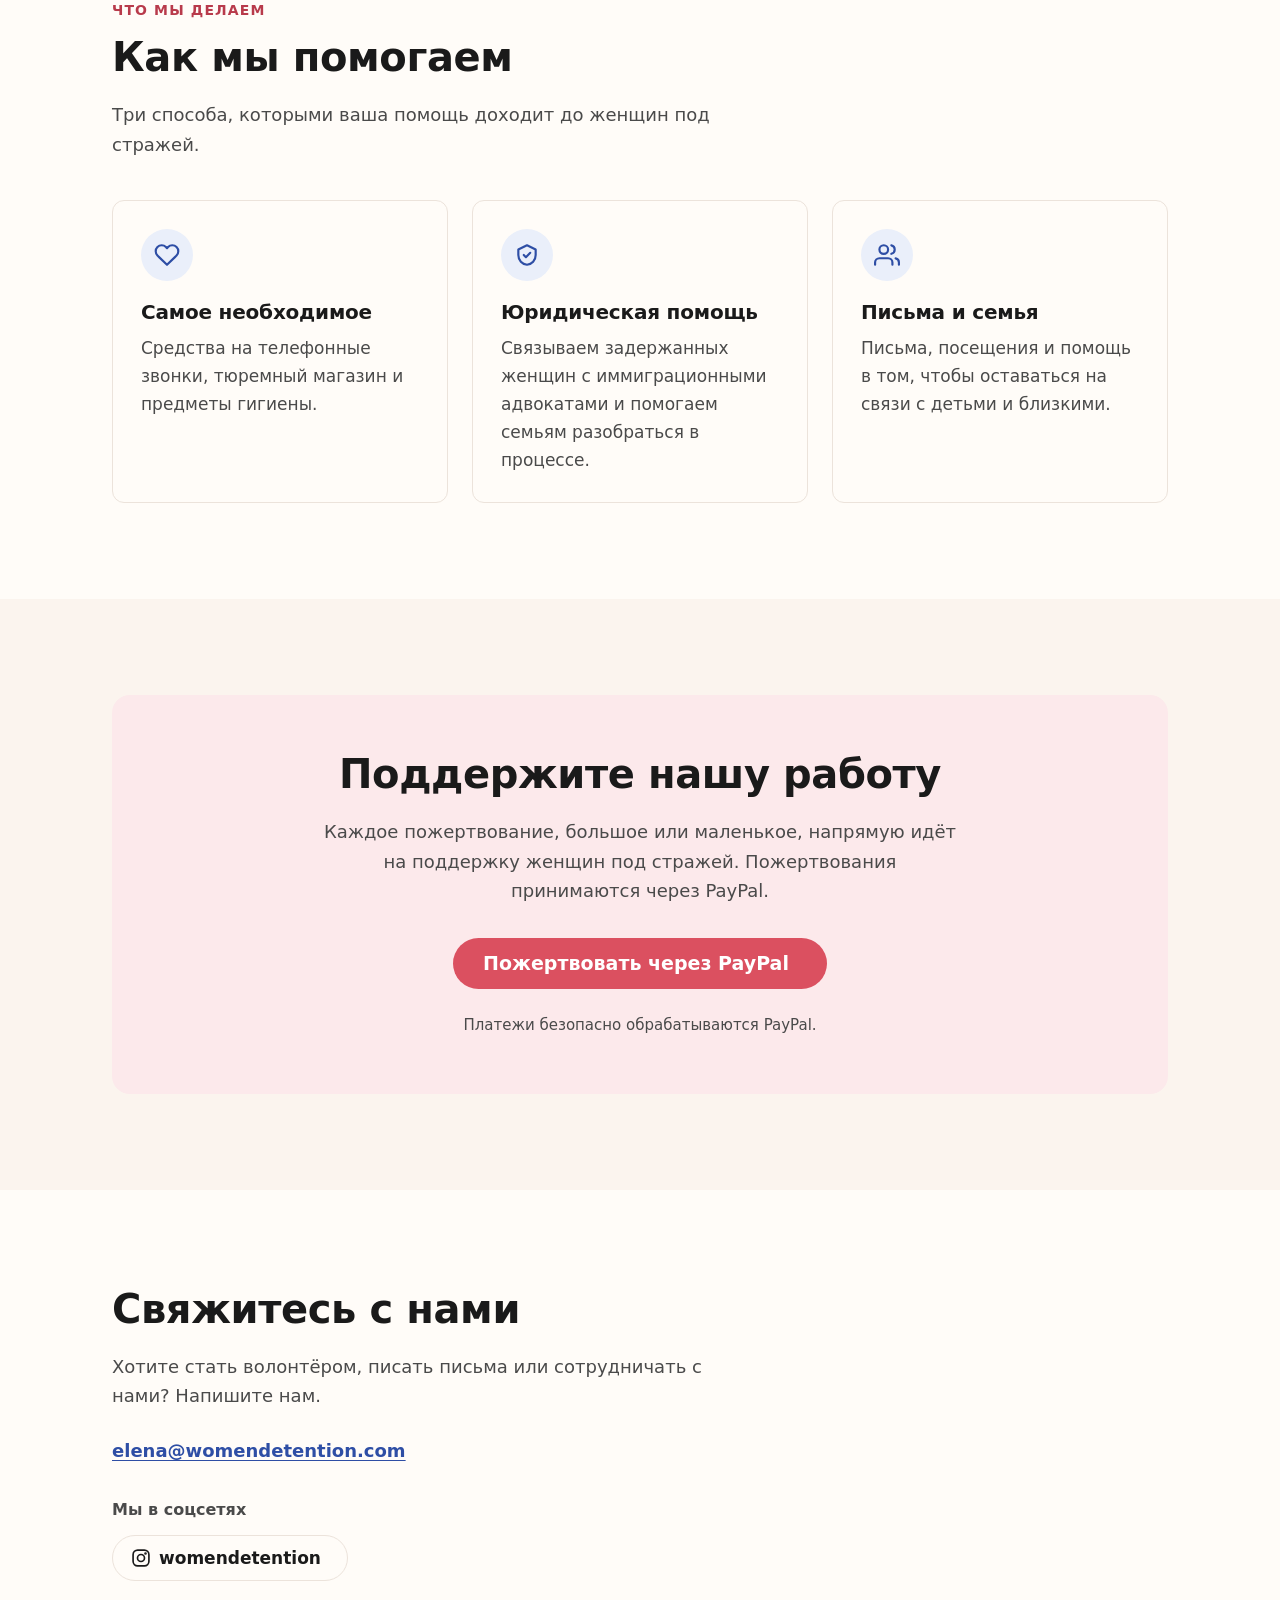
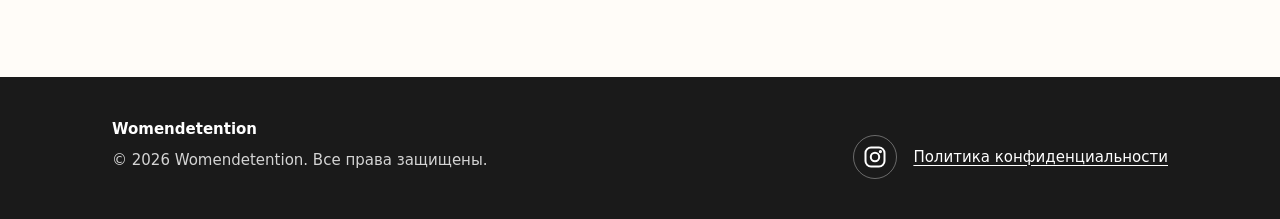
==== commit 41a7e186: "Set contact email and drop @ from Instagram label Re-applies be8e973.  Co-Authored-By: Claude Opus 5" ====
--- a/ru/index.html
+++ b/ru/index.html
@@ -168,8 +168,7 @@
         <h2 class="section-title" id="contact-title">Свяжитесь с нами</h2>
         <p class="section-lead">Хотите стать волонтёром, писать письма или сотрудничать с нами? Напишите нам.</p>
         <ul class="contact-list">
-          <!-- TODO: настоящий email -->
-          <li><a href="mailto:hello@example.org">hello@example.org</a></li>
+          <li><a href="mailto:elena@womendetention.com">elena@womendetention.com</a></li>
         </ul>
 
         <p class="contact-label">Мы в соцсетях</p>
@@ -178,7 +177,7 @@
           <li>
             <a href="https://www.instagram.com/womendetention/" target="_blank" rel="noopener noreferrer">
               <svg class="social-icon" viewBox="0 0 24 24" width="20" height="20" fill="none" stroke="currentColor" stroke-width="2" stroke-linecap="round" stroke-linejoin="round" aria-hidden="true"><rect x="2.5" y="2.5" width="19" height="19" rx="5.5"/><circle cx="12" cy="12" r="4.2"/><circle cx="17.4" cy="6.6" r="0.6" fill="currentColor"/></svg>
-              <span class="sr-only">Instagram: </span>@womendetention<span class="sr-only"> (откроется в новой вкладке)</span>
+              <span class="sr-only">Instagram: </span>womendetention<span class="sr-only"> (откроется в новой вкладке)</span>
             </a>
           </li>
           <!-- Другие соцсети — раскомментируй и вставь ссылки, когда будут готовы:
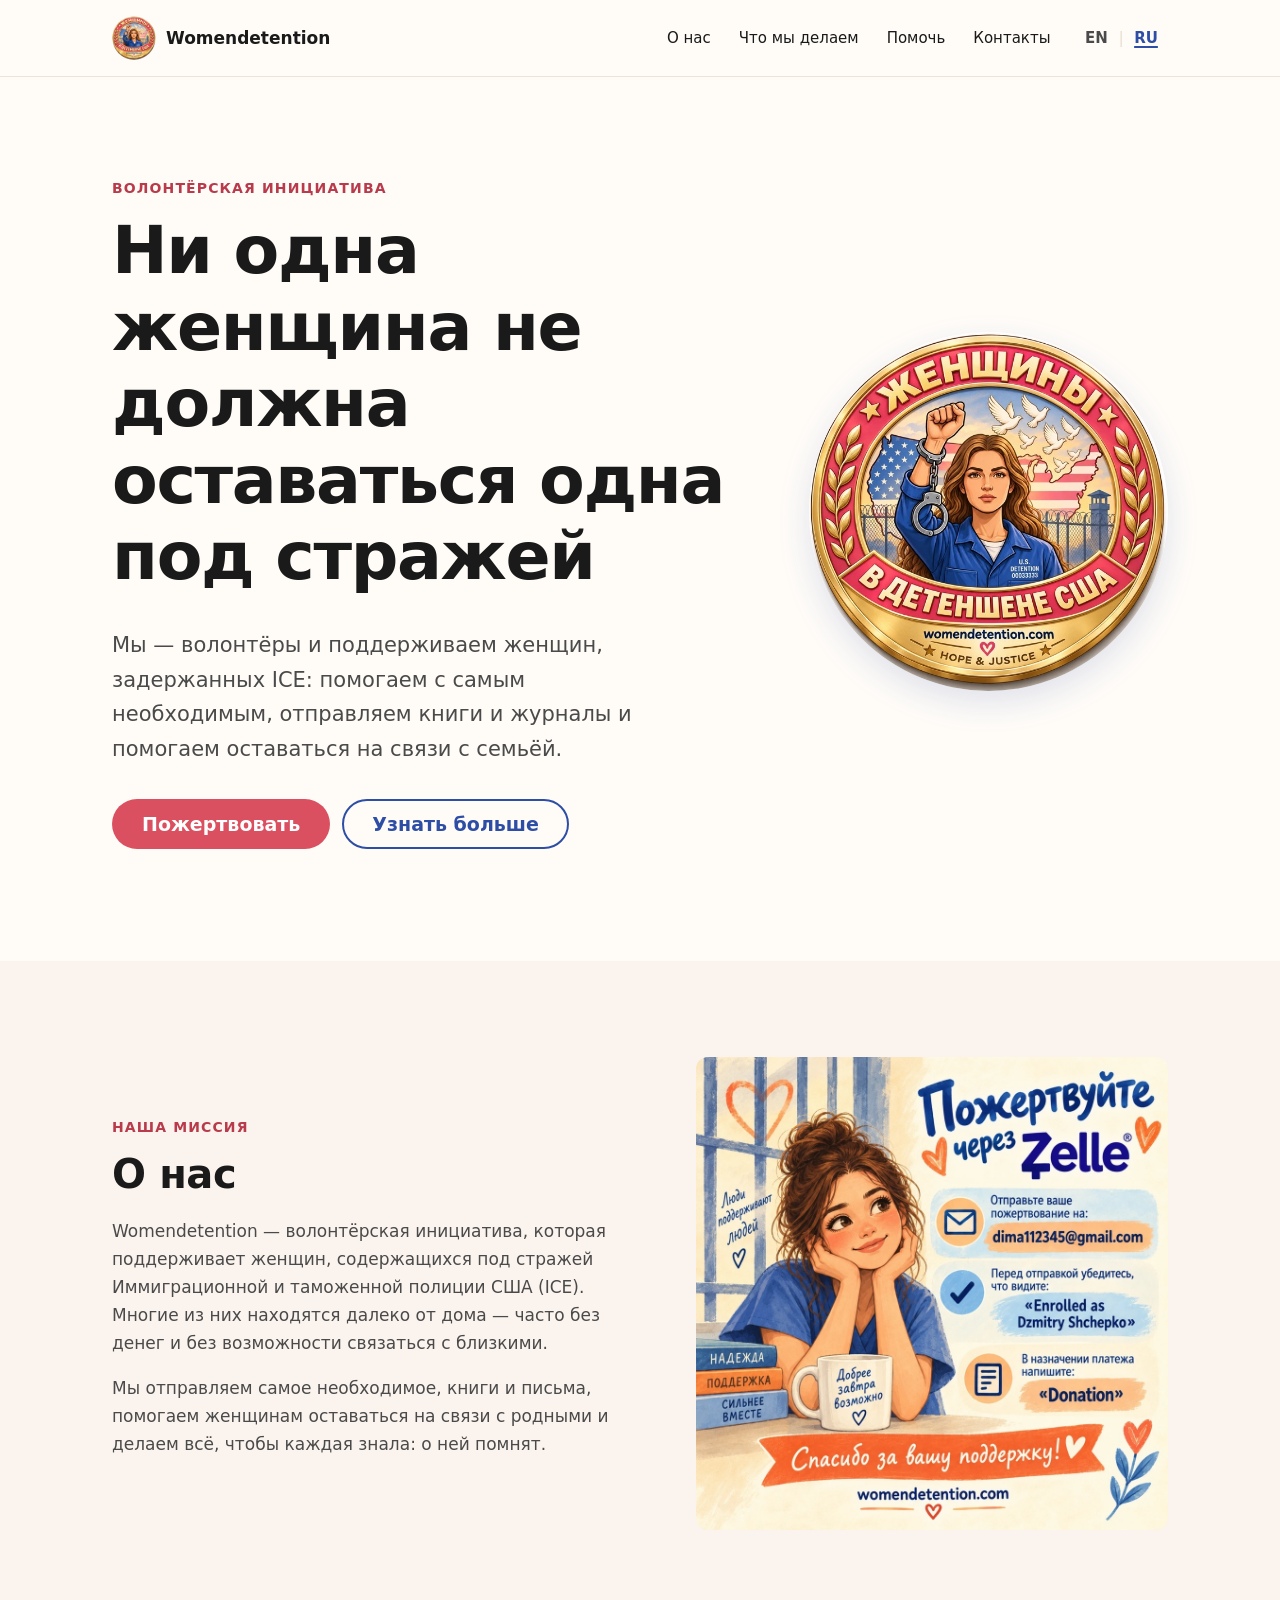
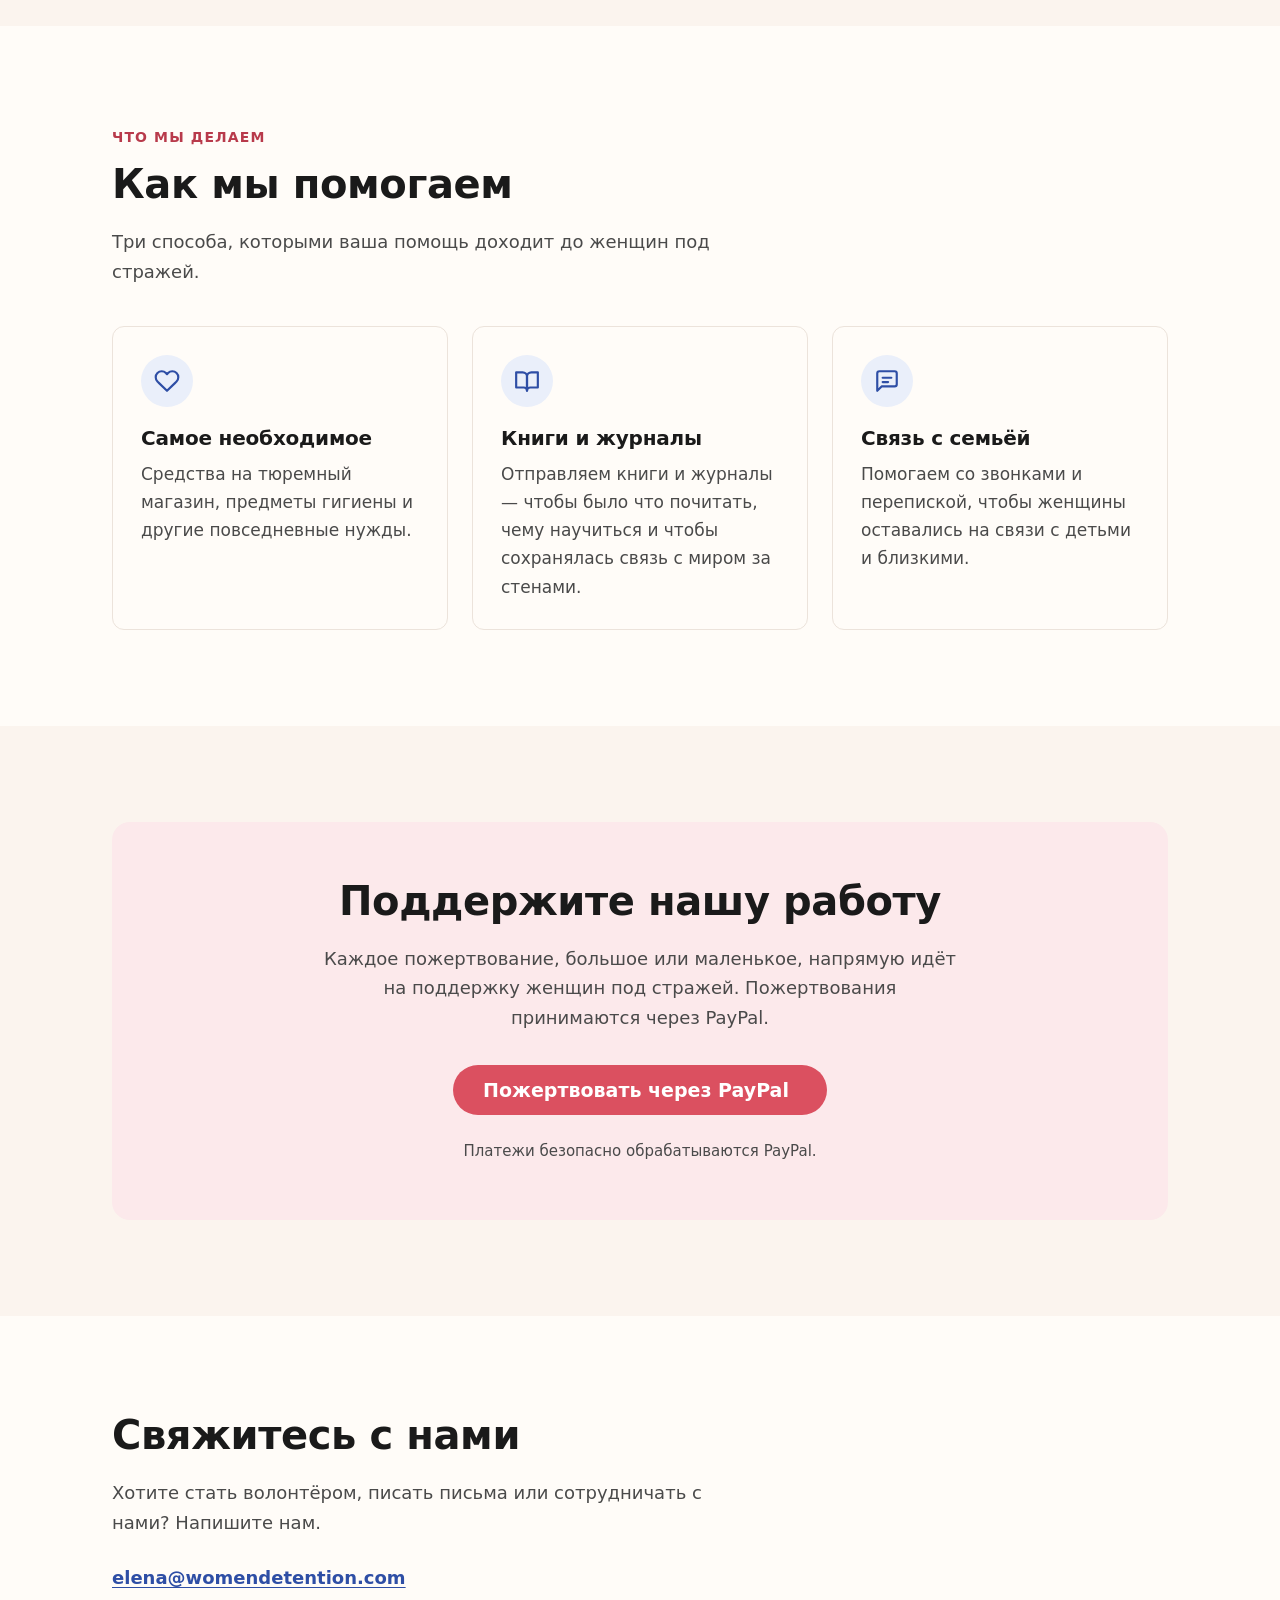
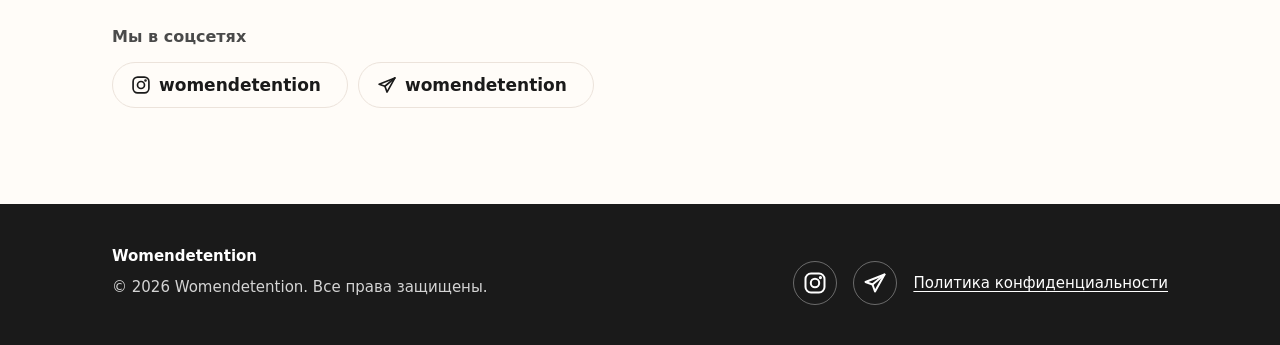
==== commit 4e72453c: "Volunteer framing, new help cards, Zelle poster, Telegram, English emblem - Hero: 'Volunteer initiat" ====
--- a/ru/index.html
+++ b/ru/index.html
@@ -6,7 +6,7 @@
 
   <!-- Заголовок и описание страницы (видны в поиске и превью ссылок) -->
   <title>Womendetention — Помощь женщинам, задержанным ICE</title>
-  <meta name="description" content="Womendetention поддерживает женщин, задержанных ICE: юридическая помощь, средства на звонки и базовые нужды, письма и связь с семьями. Узнайте о нашей работе и помогите.">
+  <meta name="description" content="Womendetention — волонтёрская инициатива помощи женщинам под стражей ICE: самое необходимое, книги и журналы, связь с семьёй.">
 
   <!-- Языковые версии. Домен: womendetention.com -->
   <link rel="canonical" href="https://womendetention.com/ru/">
@@ -61,15 +61,16 @@
     <!-- ================= ГЛАВНЫЙ ЭКРАН ================= -->
     <section class="hero" id="top" aria-labelledby="hero-title">
       <div class="container hero-grid">
-        <!-- Emblem / Эмблема: assets/logo.jpg -->
+        <!-- Эмблема (русская): assets/logo.jpg -->
         <img class="hero-emblem" src="../assets/logo.jpg" width="640" height="640"
              alt="Эмблема Womendetention: женщина в синей форме поднимает кулак с раскрытым наручником, над картой США летят голуби">
         <div class="hero-text">
+          <span class="eyebrow">Волонтёрская инициатива</span>
           <h1 id="hero-title">Ни одна женщина не должна оставаться одна под стражей</h1>
           <p class="hero-subtitle">
-            Мы поддерживаем женщин, задержанных ICE, — юридической помощью,
-            средствами на звонки и самое необходимое, письмами и связью
-            с семьями.
+            Мы — волонтёры и поддерживаем женщин, задержанных ICE: помогаем
+            с самым необходимым, отправляем книги и журналы и помогаем
+            оставаться на связи с семьёй.
             <!-- TODO: поправь подзаголовок -->
           </p>
           <div class="hero-actions">
@@ -88,21 +89,20 @@
           <h2 class="section-title" id="about-title">О нас</h2>
           <!-- TODO: замени на текст своей миссии -->
           <p>
-            Womendetention поддерживает женщин, которые содержатся под стражей
-            Иммиграционной и таможенной полиции США (ICE). Многие из них
-            находятся далеко от дома — часто без денег, без адвоката
-            и без возможности связаться с близкими.
+            Womendetention — волонтёрская инициатива, которая поддерживает
+            женщин, содержащихся под стражей Иммиграционной и таможенной
+            полиции США (ICE). Многие из них находятся далеко от дома — часто
+            без денег и без возможности связаться с близкими.
           </p>
           <p>
-            Вместе с волонтёрами, адвокатами и партнёрскими организациями мы
-            помогаем им получить юридическую поддержку, закрываем базовые
-            нужды в заключении и делаем всё, чтобы каждая женщина знала:
+            Мы отправляем самое необходимое, книги и письма, помогаем женщинам
+            оставаться на связи с родными и делаем всё, чтобы каждая знала:
             о ней помнят.
           </p>
         </div>
-        <!-- Замени assets/about.svg на настоящее фото (например, assets/about.jpg) и обнови alt -->
-        <img class="about-image" src="../assets/about.svg" width="560" height="420"
-             alt="Иллюстрация: две ладони держат сердце">
+        <!-- Постер для пожертвований через Zelle (RU). Чтобы обновить реквизиты, замени assets/zelle-ru.jpg и этот alt. -->
+        <img class="about-image" src="../assets/zelle-ru.jpg" width="1000" height="1000" loading="lazy"
+             alt="Пожертвуйте через Zelle. Отправьте ваше пожертвование на dima112345@gmail.com. Перед отправкой убедитесь, что видите «Enrolled as Dzmitry Shchepko». В назначении платежа напишите «Donation». Спасибо за вашу поддержку!">
       </div>
     </section>
 
@@ -120,23 +120,23 @@
               <svg viewBox="0 0 24 24" fill="none" stroke="currentColor" stroke-width="2" stroke-linecap="round" stroke-linejoin="round"><path d="M20.8 4.6a5.5 5.5 0 0 0-7.8 0L12 5.7l-1-1.1a5.5 5.5 0 0 0-7.8 7.8l1 1.1L12 21l7.8-7.5 1-1.1a5.5 5.5 0 0 0 0-7.8z"/></svg>
             </div>
             <h3>Самое необходимое</h3>
-            <p>Средства на телефонные звонки, тюремный магазин и предметы гигиены.</p>
+            <p>Средства на тюремный магазин, предметы гигиены и другие повседневные нужды.</p>
           </li>
           <!-- Карточка 2 -->
           <li class="card">
             <div class="card-icon" aria-hidden="true">
-              <svg viewBox="0 0 24 24" fill="none" stroke="currentColor" stroke-width="2" stroke-linecap="round" stroke-linejoin="round"><path d="M12 3l8 4v5c0 5-3.5 8.5-8 9-4.5-.5-8-4-8-9V7l8-4z"/><path d="M9 12l2 2 4-4"/></svg>
+              <svg viewBox="0 0 24 24" fill="none" stroke="currentColor" stroke-width="2" stroke-linecap="round" stroke-linejoin="round"><path d="M2 4h6a4 4 0 0 1 4 4v13a3 3 0 0 0-3-3H2z"/><path d="M22 4h-6a4 4 0 0 0-4 4v13a3 3 0 0 1 3-3h7z"/></svg>
             </div>
-            <h3>Юридическая помощь</h3>
-            <p>Связываем задержанных женщин с иммиграционными адвокатами и помогаем семьям разобраться в процессе.</p>
+            <h3>Книги и журналы</h3>
+            <p>Отправляем книги и журналы — чтобы было что почитать, чему научиться и чтобы сохранялась связь с миром за стенами.</p>
           </li>
           <!-- Карточка 3 -->
           <li class="card">
             <div class="card-icon" aria-hidden="true">
-              <svg viewBox="0 0 24 24" fill="none" stroke="currentColor" stroke-width="2" stroke-linecap="round" stroke-linejoin="round"><path d="M17 21v-2a4 4 0 0 0-4-4H5a4 4 0 0 0-4 4v2"/><circle cx="9" cy="7" r="4"/><path d="M23 21v-2a4 4 0 0 0-3-3.9"/><path d="M16 3.1a4 4 0 0 1 0 7.8"/></svg>
+              <svg viewBox="0 0 24 24" fill="none" stroke="currentColor" stroke-width="2" stroke-linecap="round" stroke-linejoin="round"><path d="M21 15a2 2 0 0 1-2 2H7l-4 4V5a2 2 0 0 1 2-2h14a2 2 0 0 1 2 2z"/><path d="M8 9h8"/><path d="M8 13h5"/></svg>
             </div>
-            <h3>Письма и семья</h3>
-            <p>Письма, посещения и помощь в том, чтобы оставаться на связи с детьми и близкими.</p>
+            <h3>Связь с семьёй</h3>
+            <p>Помогаем со звонками и перепиской, чтобы женщины оставались на связи с детьми и близкими.</p>
           </li>
         </ul>
       </div>
@@ -180,9 +180,15 @@
               <span class="sr-only">Instagram: </span>womendetention<span class="sr-only"> (откроется в новой вкладке)</span>
             </a>
           </li>
+          <!-- Telegram -->
+          <li>
+            <a href="https://t.me/womendetention" target="_blank" rel="noopener noreferrer">
+              <svg class="social-icon" viewBox="0 0 24 24" width="20" height="20" fill="none" stroke="currentColor" stroke-width="2" stroke-linecap="round" stroke-linejoin="round" aria-hidden="true"><path d="M21.5 3.5 2.5 11l7 2.5 2.5 7 9.5-17z"/><path d="M9.5 13.5 21.5 3.5"/></svg>
+              <span class="sr-only">Telegram: </span>womendetention<span class="sr-only"> (откроется в новой вкладке)</span>
+            </a>
+          </li>
           <!-- Другие соцсети — раскомментируй и вставь ссылки, когда будут готовы:
           <li><a href="https://facebook.com/..." target="_blank" rel="noopener noreferrer">Facebook<span class="sr-only"> (откроется в новой вкладке)</span></a></li>
-          <li><a href="https://t.me/..." target="_blank" rel="noopener noreferrer">Telegram<span class="sr-only"> (откроется в новой вкладке)</span></a></li>
           <li><a href="https://youtube.com/..." target="_blank" rel="noopener noreferrer">YouTube<span class="sr-only"> (откроется в новой вкладке)</span></a></li>
           -->
         </ul>
@@ -206,6 +212,11 @@
            aria-label="Womendetention в Instagram (откроется в новой вкладке)">
           <svg class="social-icon" viewBox="0 0 24 24" width="24" height="24" fill="none" stroke="currentColor" stroke-width="2" stroke-linecap="round" stroke-linejoin="round" aria-hidden="true"><rect x="2.5" y="2.5" width="19" height="19" rx="5.5"/><circle cx="12" cy="12" r="4.2"/><circle cx="17.4" cy="6.6" r="0.6" fill="currentColor"/></svg>
         </a>
+        <!-- Telegram icon -->
+        <a class="footer-social" href="https://t.me/womendetention" target="_blank" rel="noopener noreferrer"
+           aria-label="Womendetention в Telegram (откроется в новой вкладке)">
+          <svg class="social-icon" viewBox="0 0 24 24" width="24" height="24" fill="none" stroke="currentColor" stroke-width="2" stroke-linecap="round" stroke-linejoin="round" aria-hidden="true"><path d="M21.5 3.5 2.5 11l7 2.5 2.5 7 9.5-17z"/><path d="M9.5 13.5 21.5 3.5"/></svg>
+        </a>
         <a href="privacy.html">Политика конфиденциальности</a>
       </div>
     </div>
--- a/style.css
+++ b/style.css
@@ -629,6 +629,43 @@
   padding-bottom: 72px;
 }
 
+.page-content h1 {
+  font-size: clamp(2rem, 6vw, 2.75rem);
+}
+
+.page-content h2 {
+  margin-top: 2em;
+  font-size: 1.375rem;
+}
+
+.page-content ul {
+  padding-left: 1.25em;
+}
+
+.page-content li {
+  margin-bottom: 0.4em;
+}
+
+/* "Back to home" + other language, on one line */
+.page-nav {
+  display: flex;
+  flex-wrap: wrap;
+  justify-content: space-between;
+  gap: 8px 24px;
+  margin-bottom: 32px;
+}
+
+.page-nav a {
+  display: inline-flex;
+  align-items: center;
+  min-height: 44px;
+}
+
+.page-meta {
+  color: var(--color-muted);
+  font-size: 0.9375rem;
+}
+
 /* ==========================================================================
    Very small phones (iPhone SE 1st gen, small Androids: 320–359px)
    ========================================================================== */
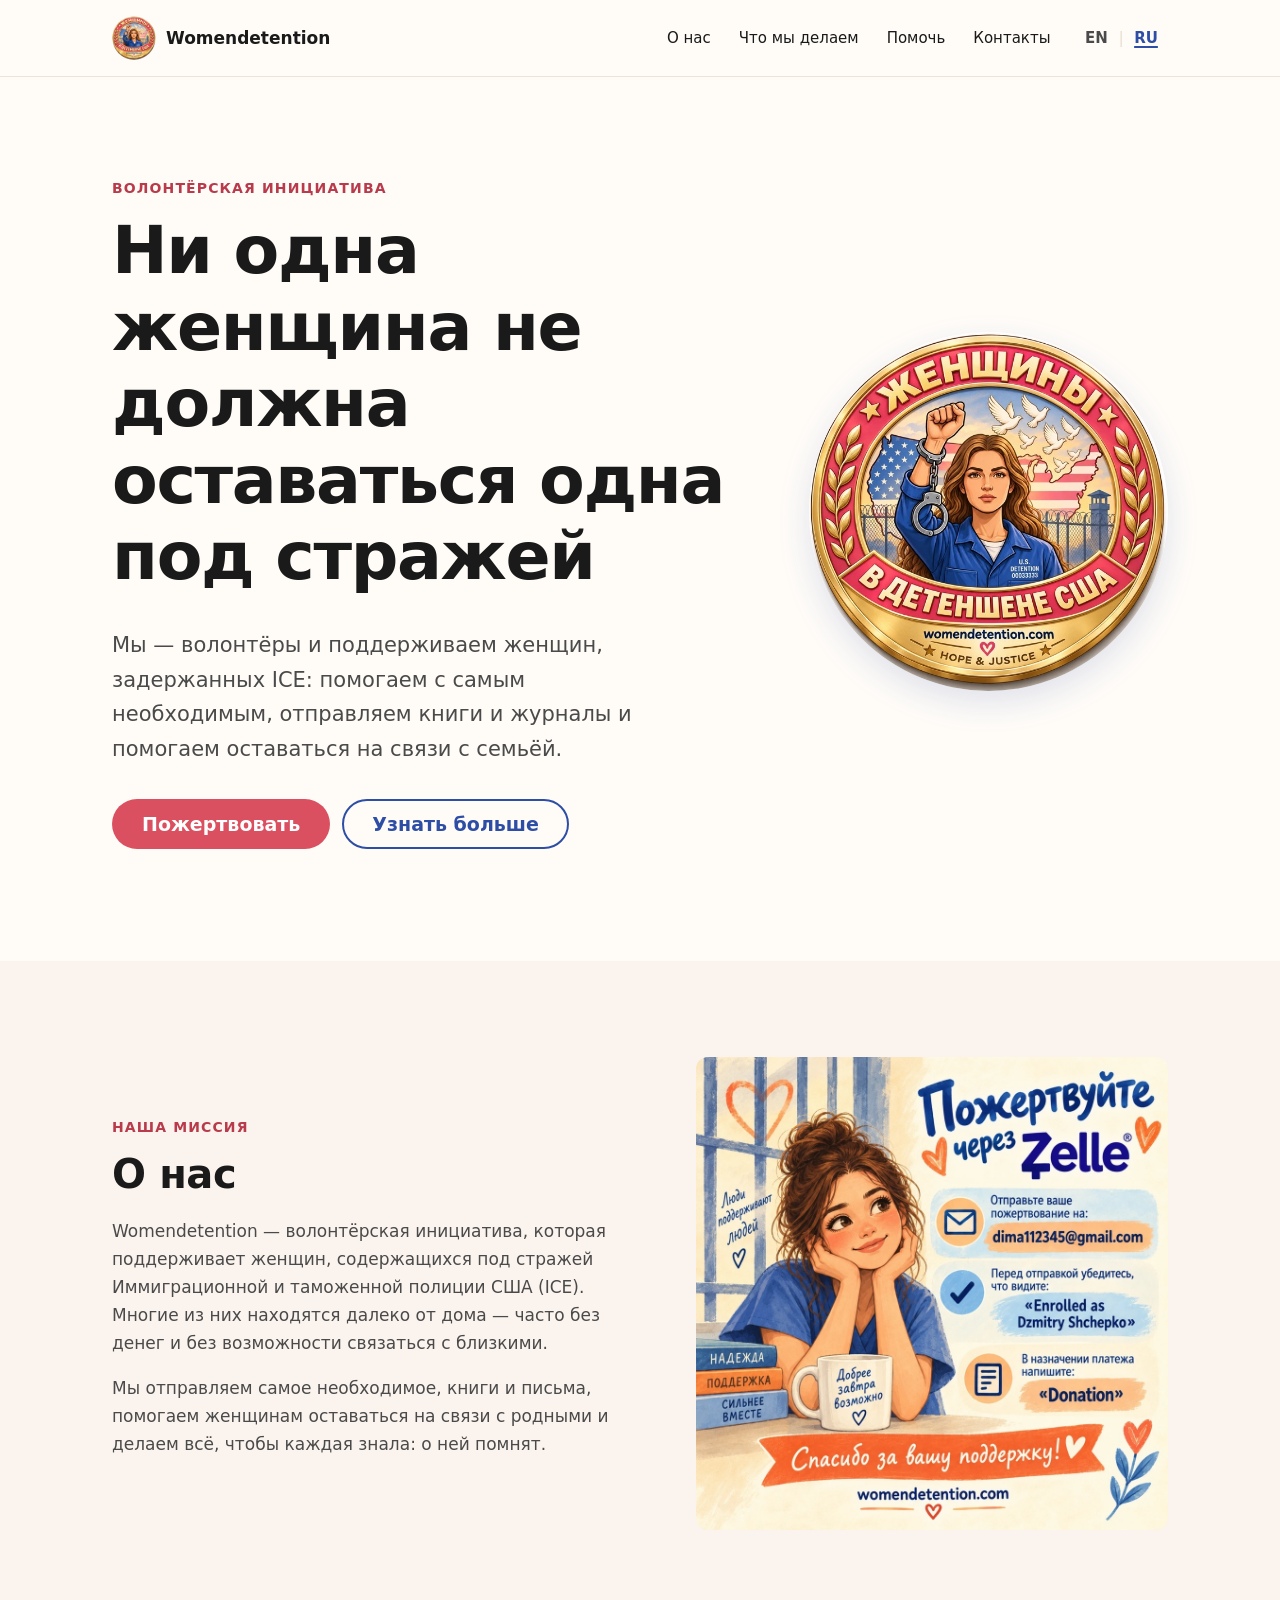
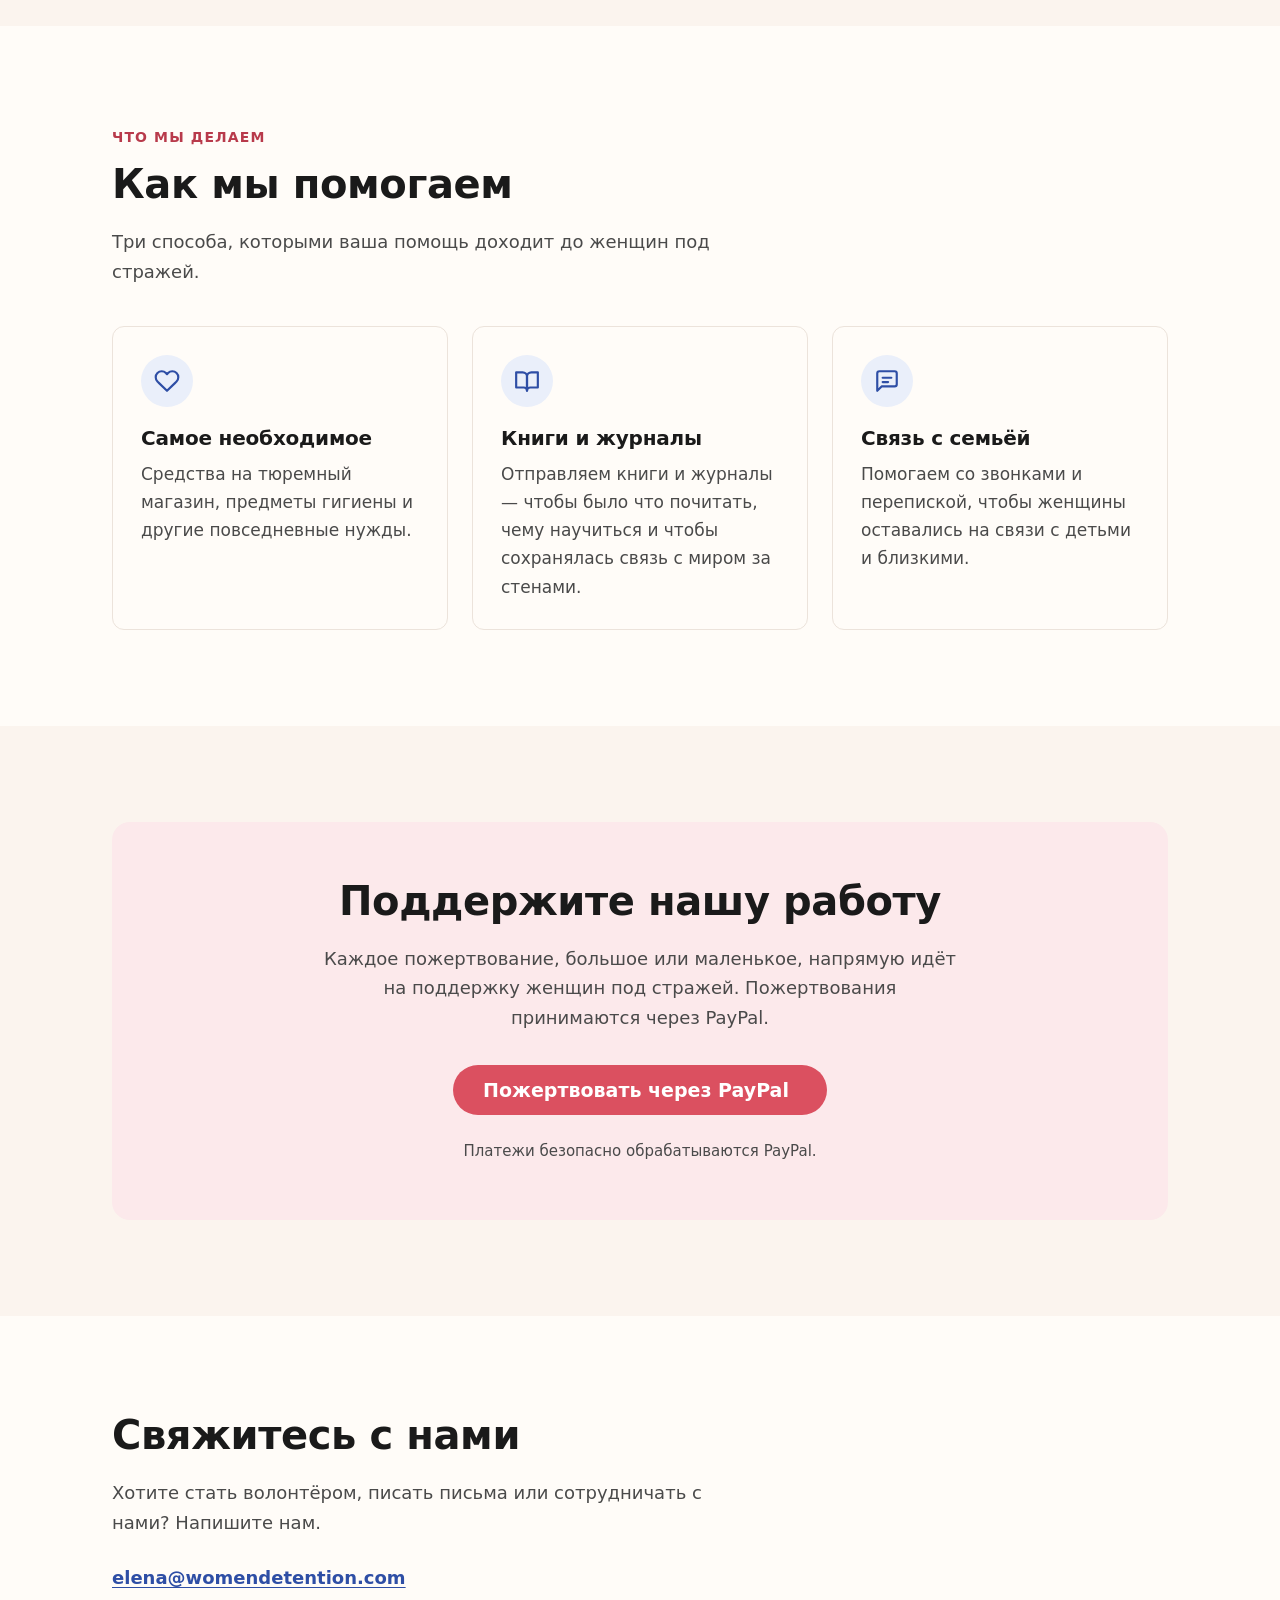
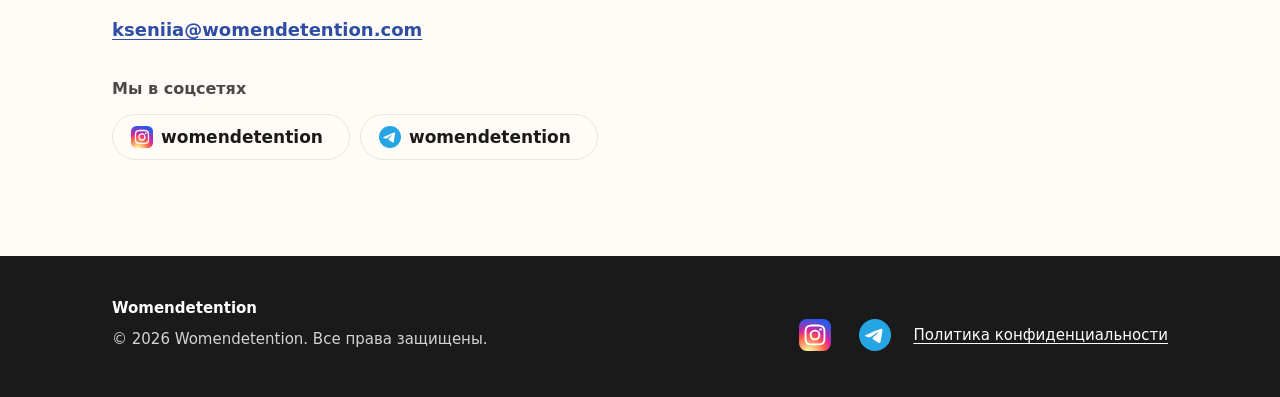
==== commit 3f2f42bb: "Use official Instagram/Telegram logos, add second contact email Logos from Simple Icons (CC0) in bra" ====
--- a/ru/index.html
+++ b/ru/index.html
@@ -169,6 +169,7 @@
         <p class="section-lead">Хотите стать волонтёром, писать письма или сотрудничать с нами? Напишите нам.</p>
         <ul class="contact-list">
           <li><a href="mailto:elena@womendetention.com">elena@womendetention.com</a></li>
+          <li><a href="mailto:kseniia@womendetention.com">kseniia@womendetention.com</a></li>
         </ul>
 
         <p class="contact-label">Мы в соцсетях</p>
@@ -176,14 +177,14 @@
           <!-- Instagram -->
           <li>
             <a href="https://www.instagram.com/womendetention/" target="_blank" rel="noopener noreferrer">
-              <svg class="social-icon" viewBox="0 0 24 24" width="20" height="20" fill="none" stroke="currentColor" stroke-width="2" stroke-linecap="round" stroke-linejoin="round" aria-hidden="true"><rect x="2.5" y="2.5" width="19" height="19" rx="5.5"/><circle cx="12" cy="12" r="4.2"/><circle cx="17.4" cy="6.6" r="0.6" fill="currentColor"/></svg>
+              <svg class="social-logo" viewBox="0 0 24 24" width="22" height="22" aria-hidden="true"><defs><radialGradient id="ig-grad-1" cx="0.3" cy="1.07" r="1.2"><stop offset="0" stop-color="#fdf497"/><stop offset="0.08" stop-color="#fdf497"/><stop offset="0.45" stop-color="#fd5949"/><stop offset="0.6" stop-color="#d6249f"/><stop offset="0.9" stop-color="#285aeb"/></radialGradient></defs><rect width="24" height="24" rx="6" fill="url(#ig-grad-1)"/><path fill="#fff" transform="translate(4.2 4.2) scale(0.65)" d="M7.0301.084c-1.2768.0602-2.1487.264-2.911.5634-.7888.3075-1.4575.72-2.1228 1.3877-.6652.6677-1.075 1.3368-1.3802 2.127-.2954.7638-.4956 1.6365-.552 2.914-.0564 1.2775-.0689 1.6882-.0626 4.947.0062 3.2586.0206 3.6671.0825 4.9473.061 1.2765.264 2.1482.5635 2.9107.308.7889.72 1.4573 1.388 2.1228.6679.6655 1.3365 1.0743 2.1285 1.38.7632.295 1.6361.4961 2.9134.552 1.2773.056 1.6884.069 4.9462.0627 3.2578-.0062 3.668-.0207 4.9478-.0814 1.28-.0607 2.147-.2652 2.9098-.5633.7889-.3086 1.4578-.72 2.1228-1.3881.665-.6682 1.0745-1.3378 1.3795-2.1284.2957-.7632.4966-1.636.552-2.9124.056-1.2809.0692-1.6898.063-4.948-.0063-3.2583-.021-3.6668-.0817-4.9465-.0607-1.2797-.264-2.1487-.5633-2.9117-.3084-.7889-.72-1.4568-1.3876-2.1228C21.2982 1.33 20.628.9208 19.8378.6165 19.074.321 18.2017.1197 16.9244.0645 15.6471.0093 15.236-.005 11.977.0014 8.718.0076 8.31.0215 7.0301.0839m.1402 21.6932c-1.17-.0509-1.8053-.2453-2.2287-.408-.5606-.216-.96-.4771-1.3819-.895-.422-.4178-.6811-.8186-.9-1.378-.1644-.4234-.3624-1.058-.4171-2.228-.0595-1.2645-.072-1.6442-.079-4.848-.007-3.2037.0053-3.583.0607-4.848.05-1.169.2456-1.805.408-2.2282.216-.5613.4762-.96.895-1.3816.4188-.4217.8184-.6814 1.3783-.9003.423-.1651 1.0575-.3614 2.227-.4171 1.2655-.06 1.6447-.072 4.848-.079 3.2033-.007 3.5835.005 4.8495.0608 1.169.0508 1.8053.2445 2.228.408.5608.216.96.4754 1.3816.895.4217.4194.6816.8176.9005 1.3787.1653.4217.3617 1.056.4169 2.2263.0602 1.2655.0739 1.645.0796 4.848.0058 3.203-.0055 3.5834-.061 4.848-.051 1.17-.245 1.8055-.408 2.2294-.216.5604-.4763.96-.8954 1.3814-.419.4215-.8181.6811-1.3783.9-.4224.1649-1.0577.3617-2.2262.4174-1.2656.0595-1.6448.072-4.8493.079-3.2045.007-3.5825-.006-4.848-.0608M16.953 5.5864A1.44 1.44 0 1 0 18.39 4.144a1.44 1.44 0 0 0-1.437 1.4424M5.8385 12.012c.0067 3.4032 2.7706 6.1557 6.173 6.1493 3.4026-.0065 6.157-2.7701 6.1506-6.1733-.0065-3.4032-2.771-6.1565-6.174-6.1498-3.403.0067-6.156 2.771-6.1496 6.1738M8 12.0077a4 4 0 1 1 4.008 3.9921A3.9996 3.9996 0 0 1 8 12.0077"/></svg>
               <span class="sr-only">Instagram: </span>womendetention<span class="sr-only"> (откроется в новой вкладке)</span>
             </a>
           </li>
           <!-- Telegram -->
           <li>
             <a href="https://t.me/womendetention" target="_blank" rel="noopener noreferrer">
-              <svg class="social-icon" viewBox="0 0 24 24" width="20" height="20" fill="none" stroke="currentColor" stroke-width="2" stroke-linecap="round" stroke-linejoin="round" aria-hidden="true"><path d="M21.5 3.5 2.5 11l7 2.5 2.5 7 9.5-17z"/><path d="M9.5 13.5 21.5 3.5"/></svg>
+              <svg class="social-logo" viewBox="0 0 24 24" width="22" height="22" aria-hidden="true"><circle cx="12" cy="12" r="11" fill="#fff"/><path fill="#26a5e4" d="M11.944 0A12 12 0 0 0 0 12a12 12 0 0 0 12 12 12 12 0 0 0 12-12A12 12 0 0 0 12 0a12 12 0 0 0-.056 0zm4.962 7.224c.1-.002.321.023.465.14a.506.506 0 0 1 .171.325c.016.093.036.306.02.472-.18 1.898-.962 6.502-1.36 8.627-.168.9-.499 1.201-.82 1.23-.696.065-1.225-.46-1.9-.902-1.056-.693-1.653-1.124-2.678-1.8-1.185-.78-.417-1.21.258-1.91.177-.184 3.247-2.977 3.307-3.23.007-.032.014-.15-.056-.212s-.174-.041-.249-.024c-.106.024-1.793 1.14-5.061 3.345-.48.33-.913.49-1.302.48-.428-.008-1.252-.241-1.865-.44-.752-.245-1.349-.374-1.297-.789.027-.216.325-.437.893-.663 3.498-1.524 5.83-2.529 6.998-3.014 3.332-1.386 4.025-1.627 4.476-1.635z"/></svg>
               <span class="sr-only">Telegram: </span>womendetention<span class="sr-only"> (откроется в новой вкладке)</span>
             </a>
           </li>
@@ -210,12 +211,12 @@
         <!-- Instagram icon -->
         <a class="footer-social" href="https://www.instagram.com/womendetention/" target="_blank" rel="noopener noreferrer"
            aria-label="Womendetention в Instagram (откроется в новой вкладке)">
-          <svg class="social-icon" viewBox="0 0 24 24" width="24" height="24" fill="none" stroke="currentColor" stroke-width="2" stroke-linecap="round" stroke-linejoin="round" aria-hidden="true"><rect x="2.5" y="2.5" width="19" height="19" rx="5.5"/><circle cx="12" cy="12" r="4.2"/><circle cx="17.4" cy="6.6" r="0.6" fill="currentColor"/></svg>
+          <svg class="social-logo" viewBox="0 0 24 24" width="32" height="32" aria-hidden="true"><defs><radialGradient id="ig-grad-2" cx="0.3" cy="1.07" r="1.2"><stop offset="0" stop-color="#fdf497"/><stop offset="0.08" stop-color="#fdf497"/><stop offset="0.45" stop-color="#fd5949"/><stop offset="0.6" stop-color="#d6249f"/><stop offset="0.9" stop-color="#285aeb"/></radialGradient></defs><rect width="24" height="24" rx="6" fill="url(#ig-grad-2)"/><path fill="#fff" transform="translate(4.2 4.2) scale(0.65)" d="M7.0301.084c-1.2768.0602-2.1487.264-2.911.5634-.7888.3075-1.4575.72-2.1228 1.3877-.6652.6677-1.075 1.3368-1.3802 2.127-.2954.7638-.4956 1.6365-.552 2.914-.0564 1.2775-.0689 1.6882-.0626 4.947.0062 3.2586.0206 3.6671.0825 4.9473.061 1.2765.264 2.1482.5635 2.9107.308.7889.72 1.4573 1.388 2.1228.6679.6655 1.3365 1.0743 2.1285 1.38.7632.295 1.6361.4961 2.9134.552 1.2773.056 1.6884.069 4.9462.0627 3.2578-.0062 3.668-.0207 4.9478-.0814 1.28-.0607 2.147-.2652 2.9098-.5633.7889-.3086 1.4578-.72 2.1228-1.3881.665-.6682 1.0745-1.3378 1.3795-2.1284.2957-.7632.4966-1.636.552-2.9124.056-1.2809.0692-1.6898.063-4.948-.0063-3.2583-.021-3.6668-.0817-4.9465-.0607-1.2797-.264-2.1487-.5633-2.9117-.3084-.7889-.72-1.4568-1.3876-2.1228C21.2982 1.33 20.628.9208 19.8378.6165 19.074.321 18.2017.1197 16.9244.0645 15.6471.0093 15.236-.005 11.977.0014 8.718.0076 8.31.0215 7.0301.0839m.1402 21.6932c-1.17-.0509-1.8053-.2453-2.2287-.408-.5606-.216-.96-.4771-1.3819-.895-.422-.4178-.6811-.8186-.9-1.378-.1644-.4234-.3624-1.058-.4171-2.228-.0595-1.2645-.072-1.6442-.079-4.848-.007-3.2037.0053-3.583.0607-4.848.05-1.169.2456-1.805.408-2.2282.216-.5613.4762-.96.895-1.3816.4188-.4217.8184-.6814 1.3783-.9003.423-.1651 1.0575-.3614 2.227-.4171 1.2655-.06 1.6447-.072 4.848-.079 3.2033-.007 3.5835.005 4.8495.0608 1.169.0508 1.8053.2445 2.228.408.5608.216.96.4754 1.3816.895.4217.4194.6816.8176.9005 1.3787.1653.4217.3617 1.056.4169 2.2263.0602 1.2655.0739 1.645.0796 4.848.0058 3.203-.0055 3.5834-.061 4.848-.051 1.17-.245 1.8055-.408 2.2294-.216.5604-.4763.96-.8954 1.3814-.419.4215-.8181.6811-1.3783.9-.4224.1649-1.0577.3617-2.2262.4174-1.2656.0595-1.6448.072-4.8493.079-3.2045.007-3.5825-.006-4.848-.0608M16.953 5.5864A1.44 1.44 0 1 0 18.39 4.144a1.44 1.44 0 0 0-1.437 1.4424M5.8385 12.012c.0067 3.4032 2.7706 6.1557 6.173 6.1493 3.4026-.0065 6.157-2.7701 6.1506-6.1733-.0065-3.4032-2.771-6.1565-6.174-6.1498-3.403.0067-6.156 2.771-6.1496 6.1738M8 12.0077a4 4 0 1 1 4.008 3.9921A3.9996 3.9996 0 0 1 8 12.0077"/></svg>
         </a>
         <!-- Telegram icon -->
         <a class="footer-social" href="https://t.me/womendetention" target="_blank" rel="noopener noreferrer"
            aria-label="Womendetention в Telegram (откроется в новой вкладке)">
-          <svg class="social-icon" viewBox="0 0 24 24" width="24" height="24" fill="none" stroke="currentColor" stroke-width="2" stroke-linecap="round" stroke-linejoin="round" aria-hidden="true"><path d="M21.5 3.5 2.5 11l7 2.5 2.5 7 9.5-17z"/><path d="M9.5 13.5 21.5 3.5"/></svg>
+          <svg class="social-logo" viewBox="0 0 24 24" width="32" height="32" aria-hidden="true"><circle cx="12" cy="12" r="11" fill="#fff"/><path fill="#26a5e4" d="M11.944 0A12 12 0 0 0 0 12a12 12 0 0 0 12 12 12 12 0 0 0 12-12A12 12 0 0 0 12 0a12 12 0 0 0-.056 0zm4.962 7.224c.1-.002.321.023.465.14a.506.506 0 0 1 .171.325c.016.093.036.306.02.472-.18 1.898-.962 6.502-1.36 8.627-.168.9-.499 1.201-.82 1.23-.696.065-1.225-.46-1.9-.902-1.056-.693-1.653-1.124-2.678-1.8-1.185-.78-.417-1.21.258-1.91.177-.184 3.247-2.977 3.307-3.23.007-.032.014-.15-.056-.212s-.174-.041-.249-.024c-.106.024-1.793 1.14-5.061 3.345-.48.33-.913.49-1.302.48-.428-.008-1.252-.241-1.865-.44-.752-.245-1.349-.374-1.297-.789.027-.216.325-.437.893-.663 3.498-1.524 5.83-2.529 6.998-3.014 3.332-1.386 4.025-1.627 4.476-1.635z"/></svg>
         </a>
         <a href="privacy.html">Политика конфиденциальности</a>
       </div>
--- a/style.css
+++ b/style.css
@@ -549,7 +549,7 @@
   gap: 8px;
 }
 
-.social-icon {
+.social-logo {
   flex-shrink: 0;
 }
 
@@ -609,12 +609,12 @@
   justify-content: center;
   width: 44px;
   height: 44px;
-  border: 1px solid rgba(255, 255, 255, 0.35);
-  border-radius: 50%;
+  border-radius: 8px;
+  transition: transform 0.15s;
 }
 
 .footer-social:hover {
-  border-color: #ffffff;
+  transform: scale(1.08);
 }
 
 .footer-legal {
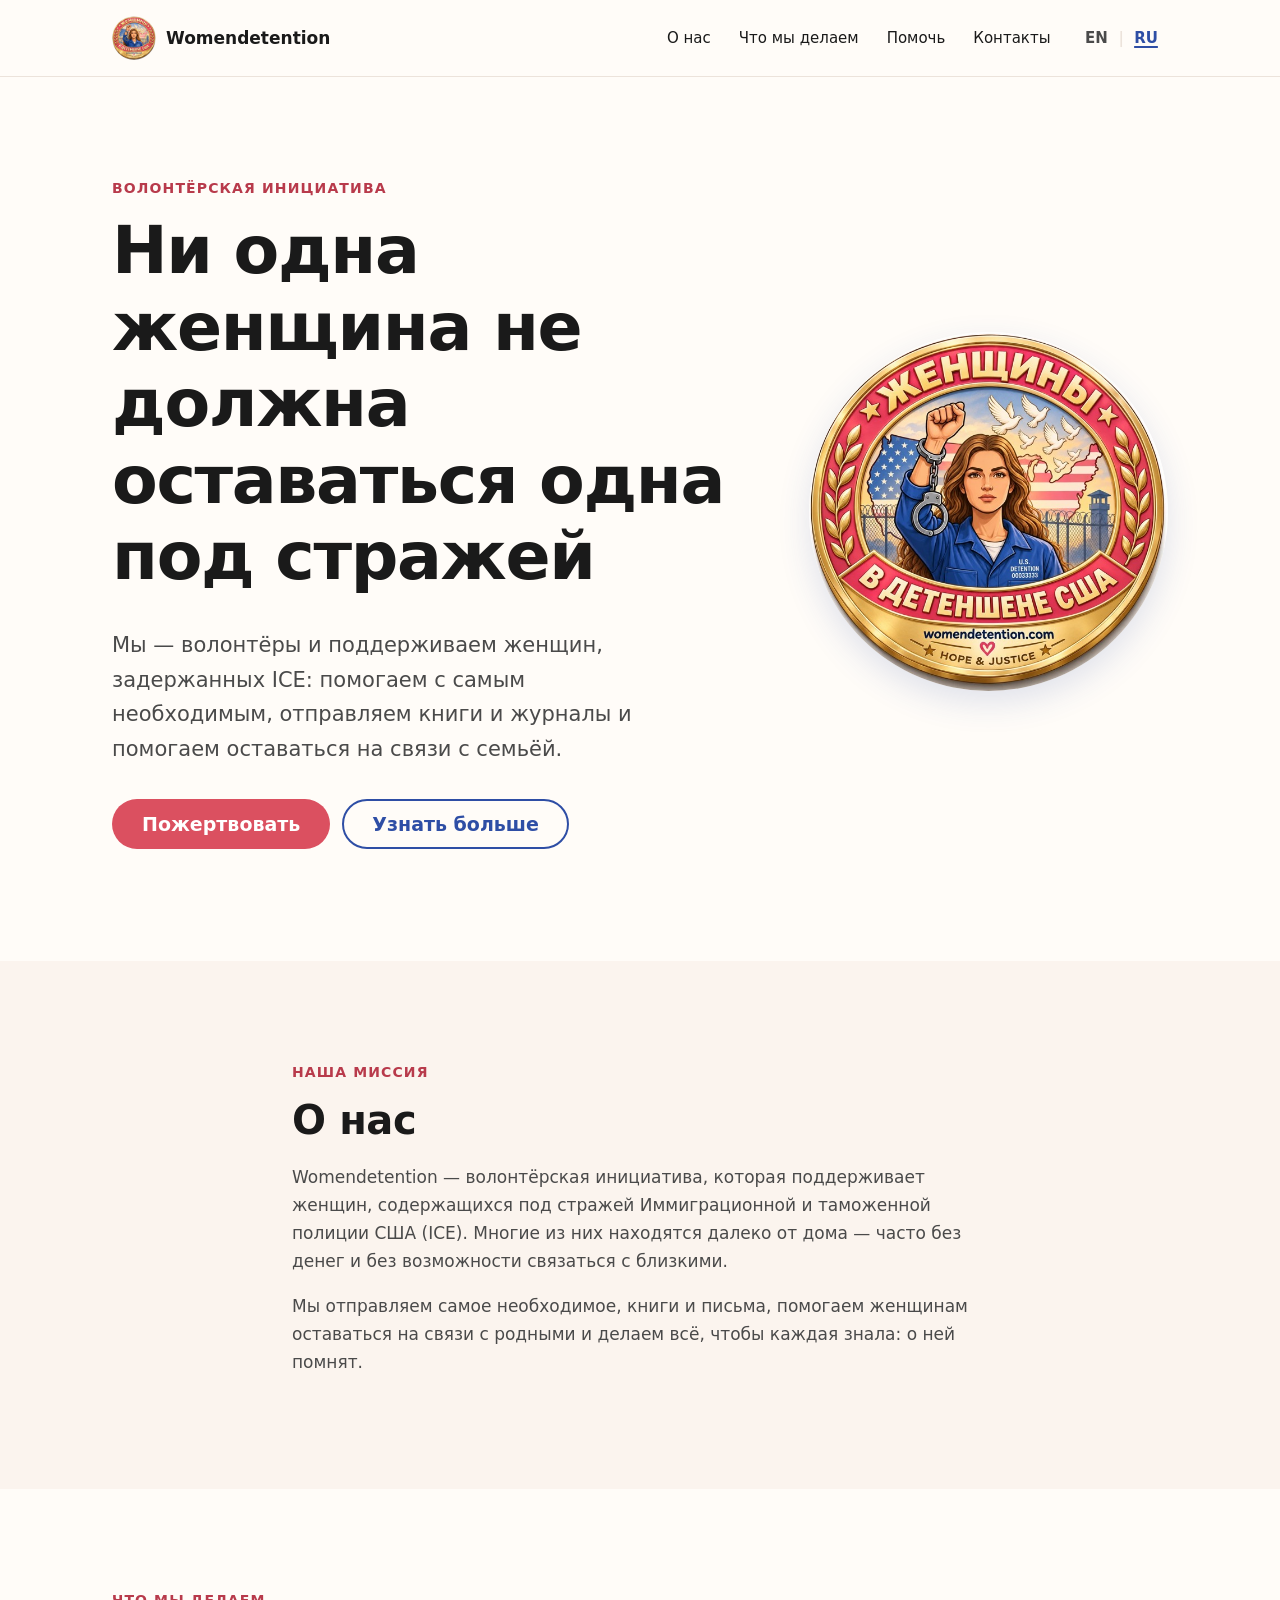
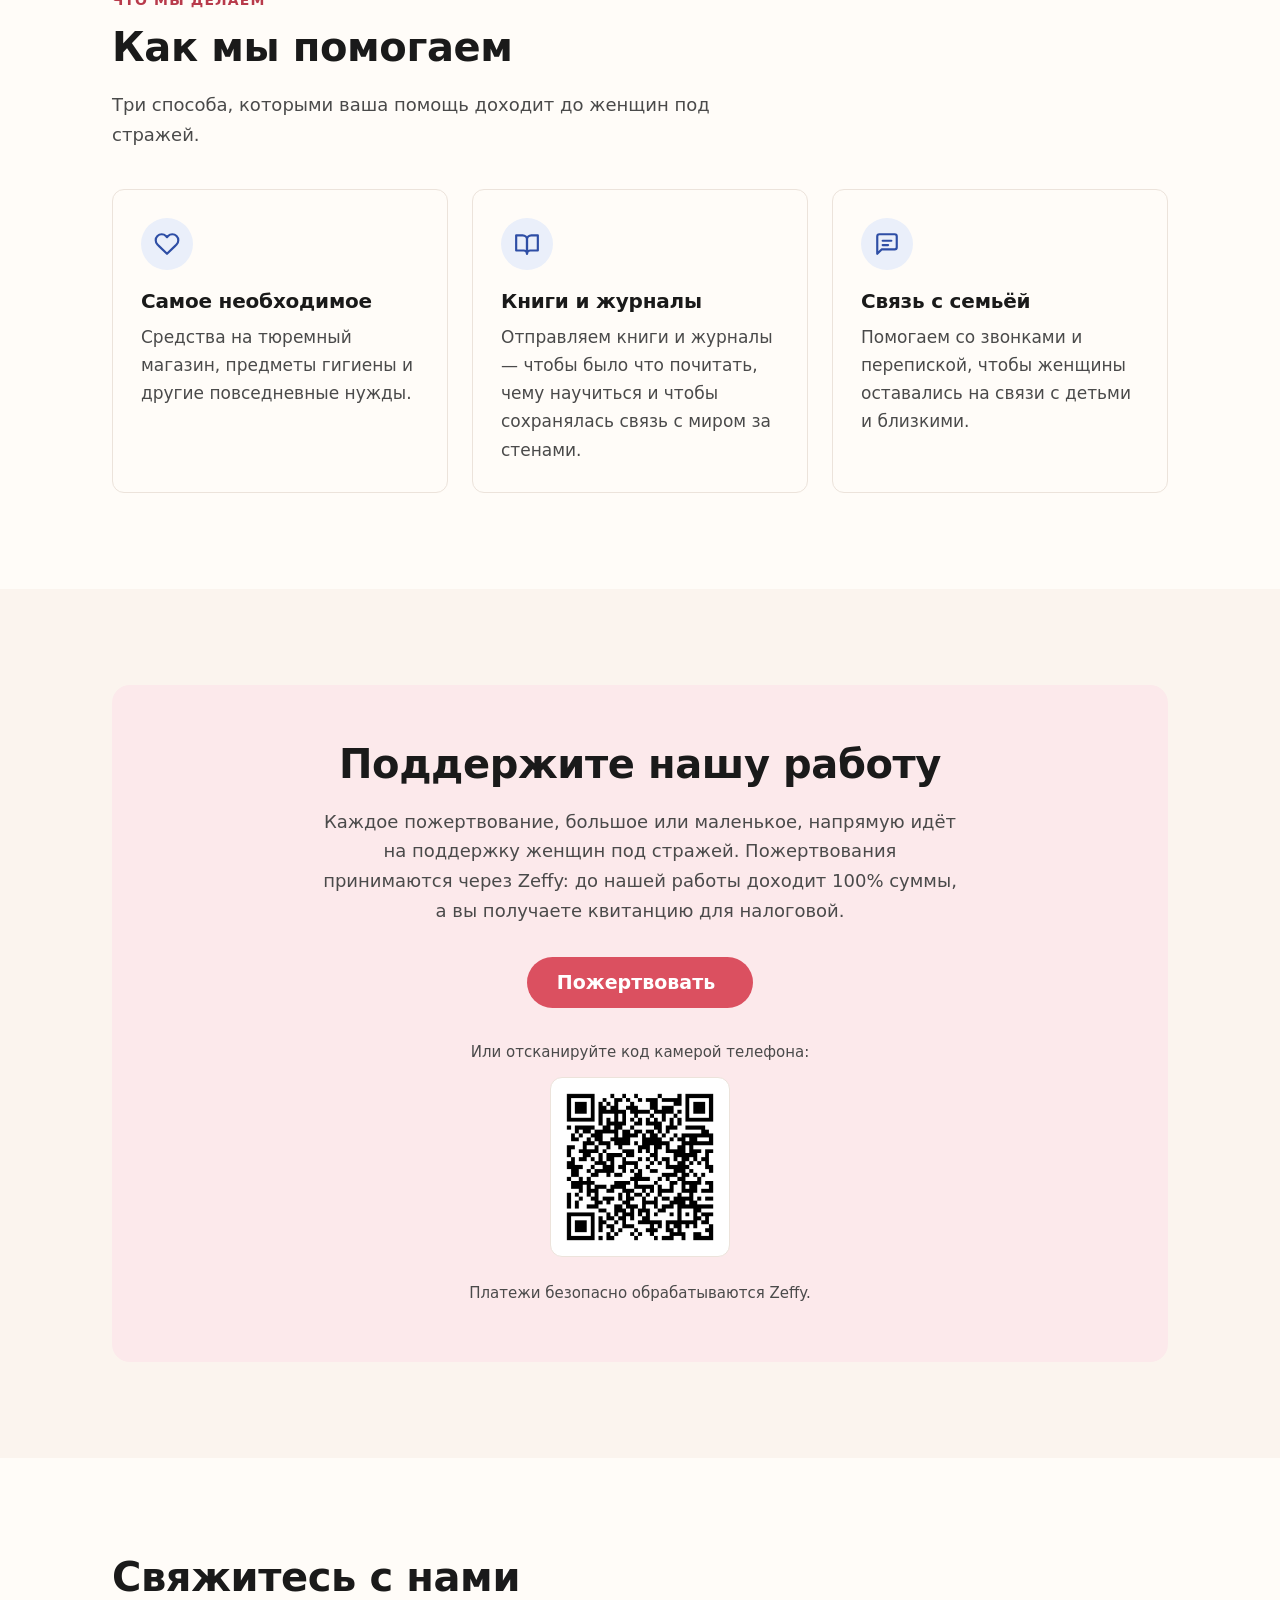
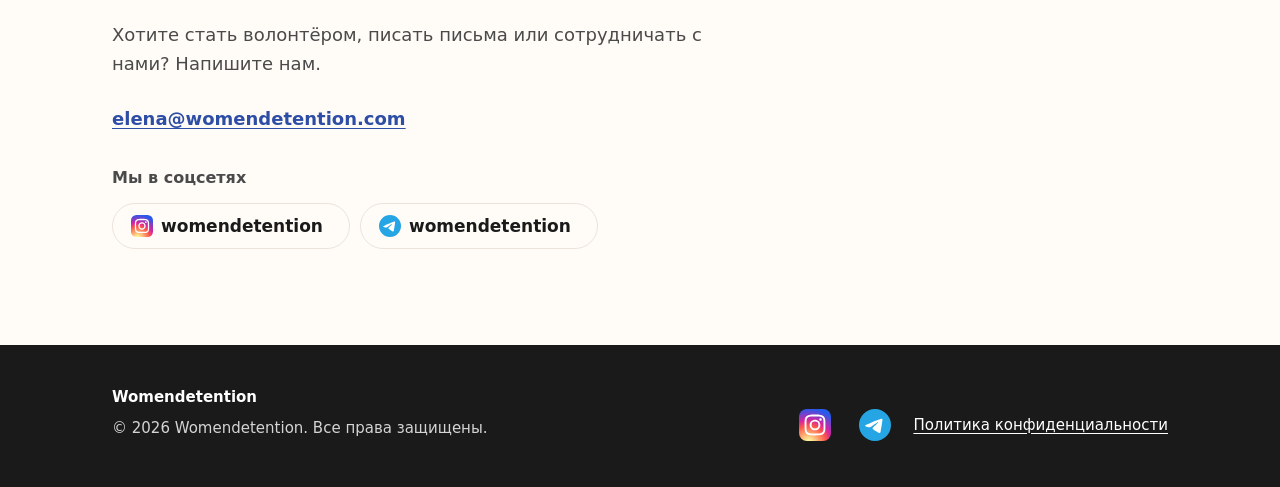
==== commit 3730971f: "Switch donations to Zeffy with QR code, drop PayPal/Zelle and second email - Donate box: single Zeff" ====
--- a/ru/index.html
+++ b/ru/index.html
@@ -83,7 +83,7 @@
 
     <!-- ================= О НАС / МИССИЯ ================= -->
     <section class="section section--alt" id="about" aria-labelledby="about-title">
-      <div class="container about-grid">
+      <div class="container about-text-only">
         <div class="about-text">
           <span class="eyebrow">Наша миссия</span>
           <h2 class="section-title" id="about-title">О нас</h2>
@@ -100,9 +100,6 @@
             о ней помнят.
           </p>
         </div>
-        <!-- Постер для пожертвований через Zelle (RU). Чтобы обновить реквизиты, замени assets/zelle-ru.jpg и этот alt. -->
-        <img class="about-image" src="../assets/zelle-ru.jpg" width="1000" height="1000" loading="lazy"
-             alt="Пожертвуйте через Zelle. Отправьте ваше пожертвование на dima112345@gmail.com. Перед отправкой убедитесь, что видите «Enrolled as Dzmitry Shchepko». В назначении платежа напишите «Donation». Спасибо за вашу поддержку!">
       </div>
     </section>
 
@@ -149,15 +146,24 @@
           <h2 class="section-title" id="donate-title">Поддержите нашу работу</h2>
           <p class="section-lead">
             Каждое пожертвование, большое или маленькое, напрямую идёт
-            на поддержку женщин под стражей. Пожертвования принимаются через PayPal.
-          </p>
+            на поддержку женщин под стражей. Пожертвования принимаются через
+            Zeffy: до нашей работы доходит 100% суммы, а вы получаете квитанцию
+            для налоговой.
+          </p>
+          <!-- Ссылка на форму пожертвований и QR-код. Если ссылка изменится, замени и assets/donate-qr.png. -->
           <div class="donate-actions">
-            <a class="btn btn--primary" href="https://www.paypal.com/paypalme/elenasunusa" target="_blank" rel="noopener noreferrer">
-              Пожертвовать через PayPal<span class="sr-only"> (откроется в новой вкладке)</span>
-            </a>
-            <!-- Другие способы оплаты (Donorbox, Stripe) можно добавить сюда позже — скопируй строку выше. -->
+            <a class="btn btn--primary" href="https://www.zeffy.com/en-US/donation-form/donate-to-women-in-detention" target="_blank" rel="noopener noreferrer">
+              Пожертвовать<span class="sr-only"> (откроется в новой вкладке)</span>
+            </a>
           </div>
-          <p class="donate-note">Платежи безопасно обрабатываются PayPal.</p>
+          <figure class="donate-qr">
+            <figcaption>Или отсканируйте код камерой телефона:</figcaption>
+            <a href="https://www.zeffy.com/en-US/donation-form/donate-to-women-in-detention" target="_blank" rel="noopener noreferrer" tabindex="-1" aria-hidden="true">
+              <img src="../assets/donate-qr.png" width="1024" height="1024" loading="lazy"
+                   alt="QR-код, ведущий на нашу форму пожертвований на Zeffy">
+            </a>
+          </figure>
+          <p class="donate-note">Платежи безопасно обрабатываются Zeffy.</p>
         </div>
       </div>
     </section>
@@ -169,7 +175,6 @@
         <p class="section-lead">Хотите стать волонтёром, писать письма или сотрудничать с нами? Напишите нам.</p>
         <ul class="contact-list">
           <li><a href="mailto:elena@womendetention.com">elena@womendetention.com</a></li>
-          <li><a href="mailto:kseniia@womendetention.com">kseniia@womendetention.com</a></li>
         </ul>
 
         <p class="contact-label">Мы в соцсетях</p>
--- a/style.css
+++ b/style.css
@@ -416,19 +416,12 @@
 }
 
 /* ---------- 7. About ---------- */
-.about-grid {
-  display: grid;
-  gap: 40px;
-  align-items: center;
+.about-text-only {
+  max-width: 760px;   /* comfortable reading width without an image */
 }
 
 .about-text p {
   color: var(--color-muted);
-}
-
-.about-image {
-  border-radius: var(--radius);
-  width: 100%;
 }
 
 /* ---------- 8. What we do — cards ---------- */
@@ -491,6 +484,26 @@
   gap: 12px;
   max-width: 360px;
   margin: 0 auto;
+}
+
+.donate-qr {
+  margin: 32px 0 0;
+}
+
+.donate-qr figcaption {
+  margin-bottom: 12px;
+  color: var(--color-muted);
+  font-size: 0.9375rem;
+}
+
+.donate-qr img {
+  width: 180px;
+  height: 180px;
+  margin: 0 auto;
+  padding: 12px;
+  background: #ffffff;
+  border: 1px solid var(--color-border);
+  border-radius: var(--radius);
 }
 
 .donate-note {
@@ -759,11 +772,6 @@
   .card-icon {
     grid-row: span 2;
     margin-bottom: 0;
-  }
-
-  .about-grid {
-    grid-template-columns: 1.2fr 1fr;
-    gap: 48px;
   }
 
   .contact-grid {
@@ -821,11 +829,6 @@
     gap: 64px;
   }
 
-  .about-grid {
-    grid-template-columns: 1.1fr 1fr;
-    gap: 64px;
-  }
-
   .cards {
     grid-template-columns: repeat(3, 1fr);
     gap: 24px;
